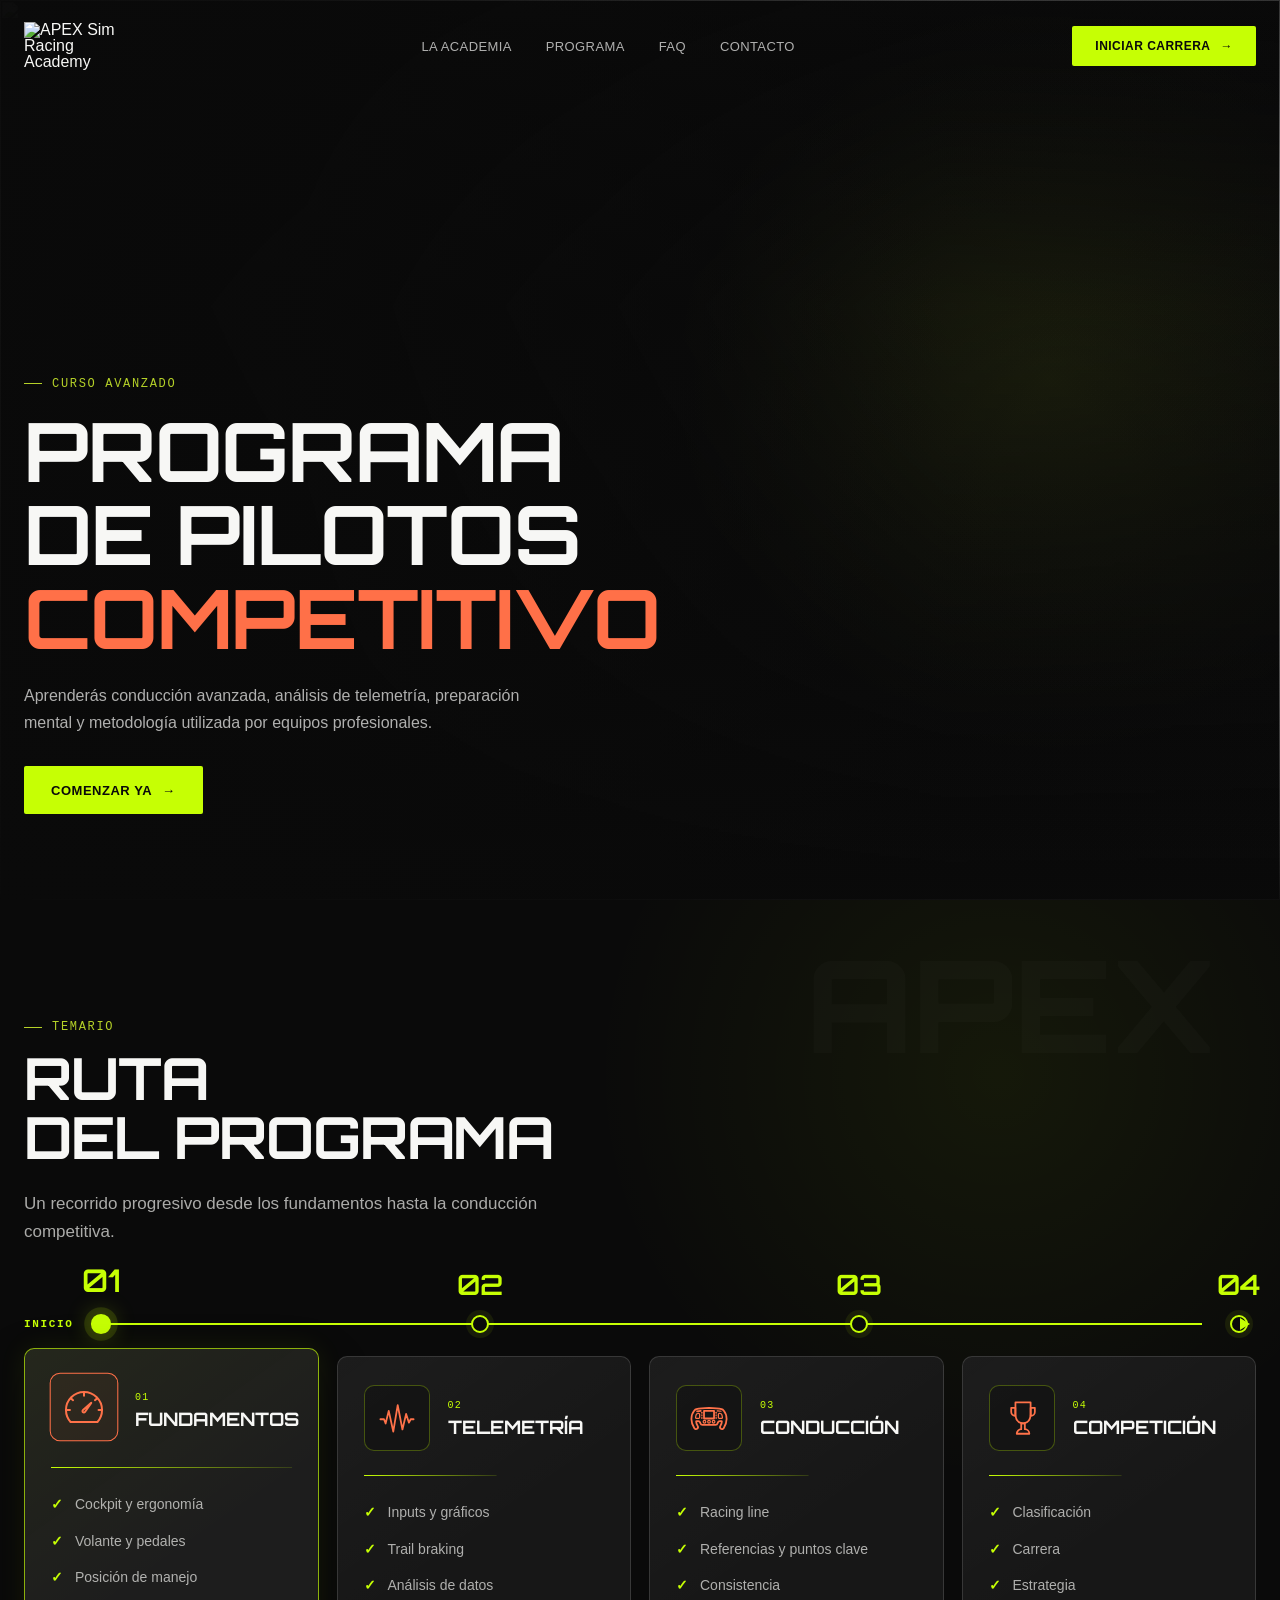
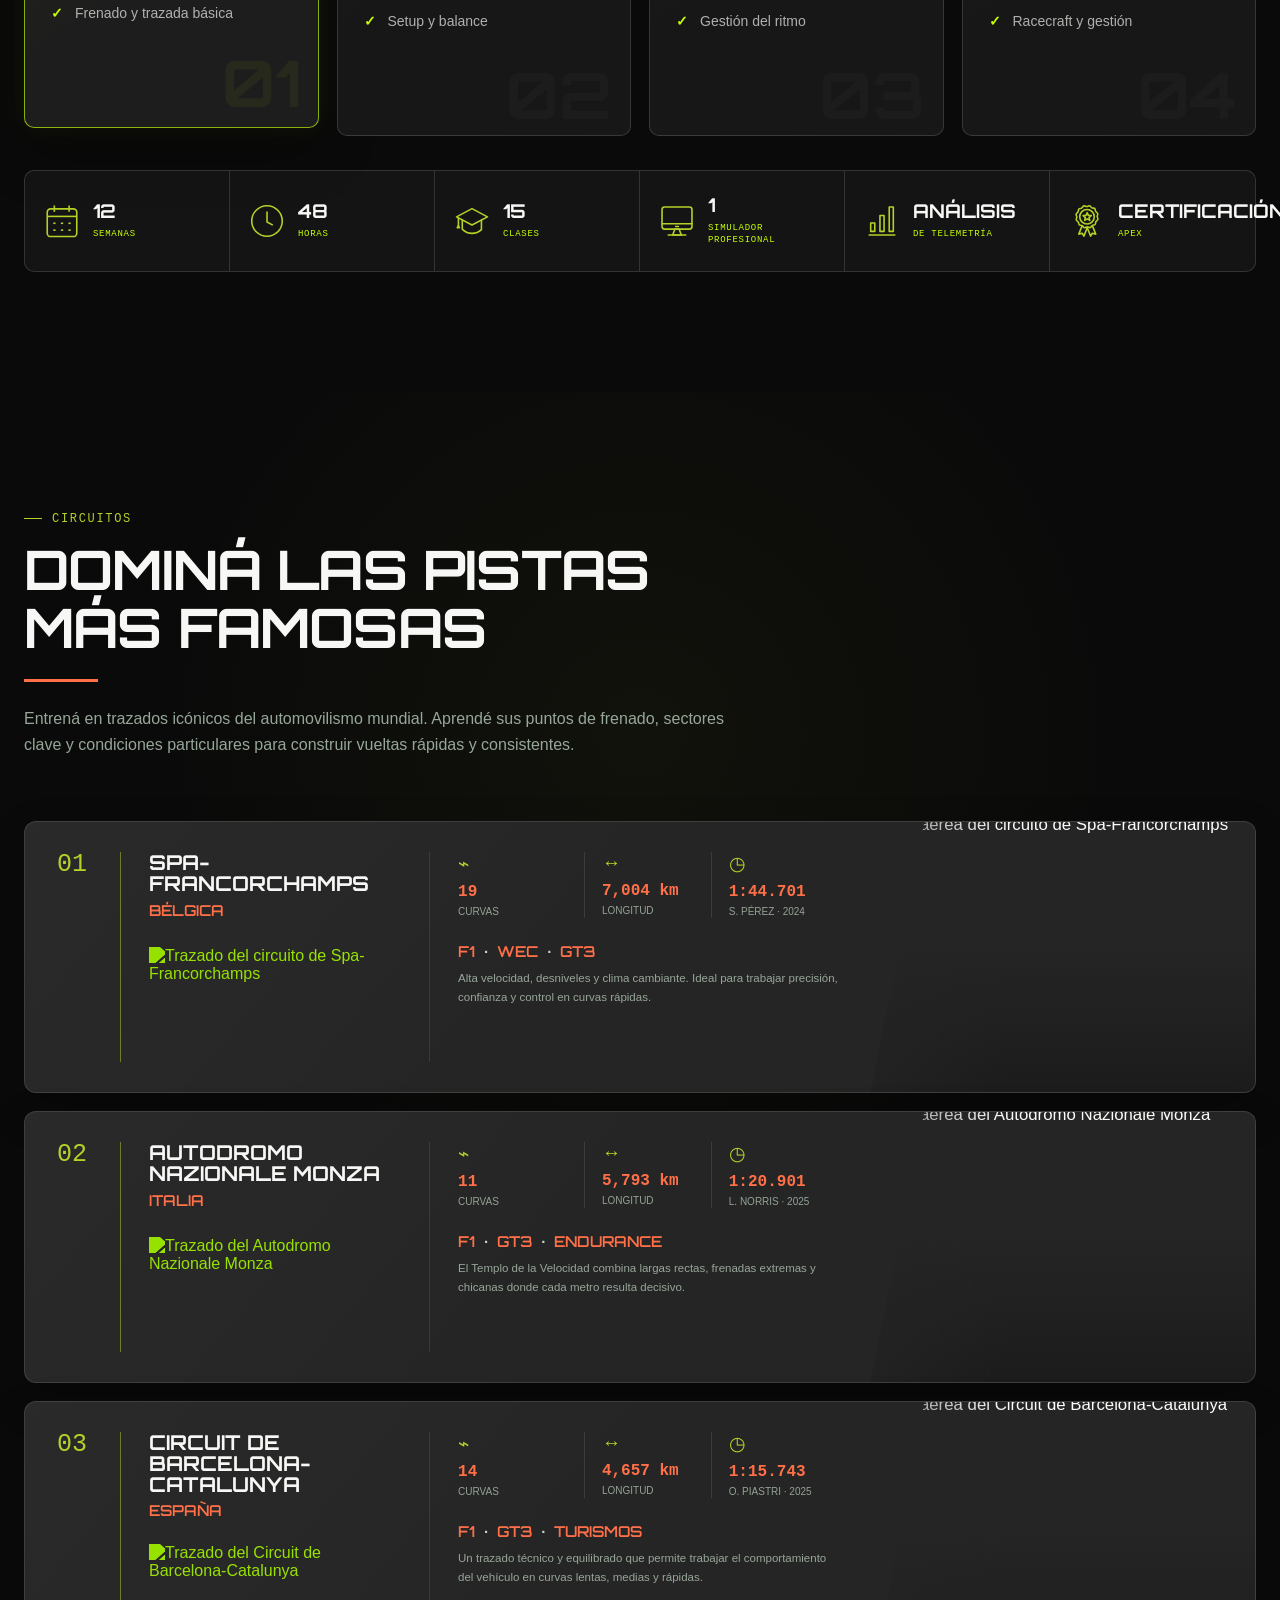
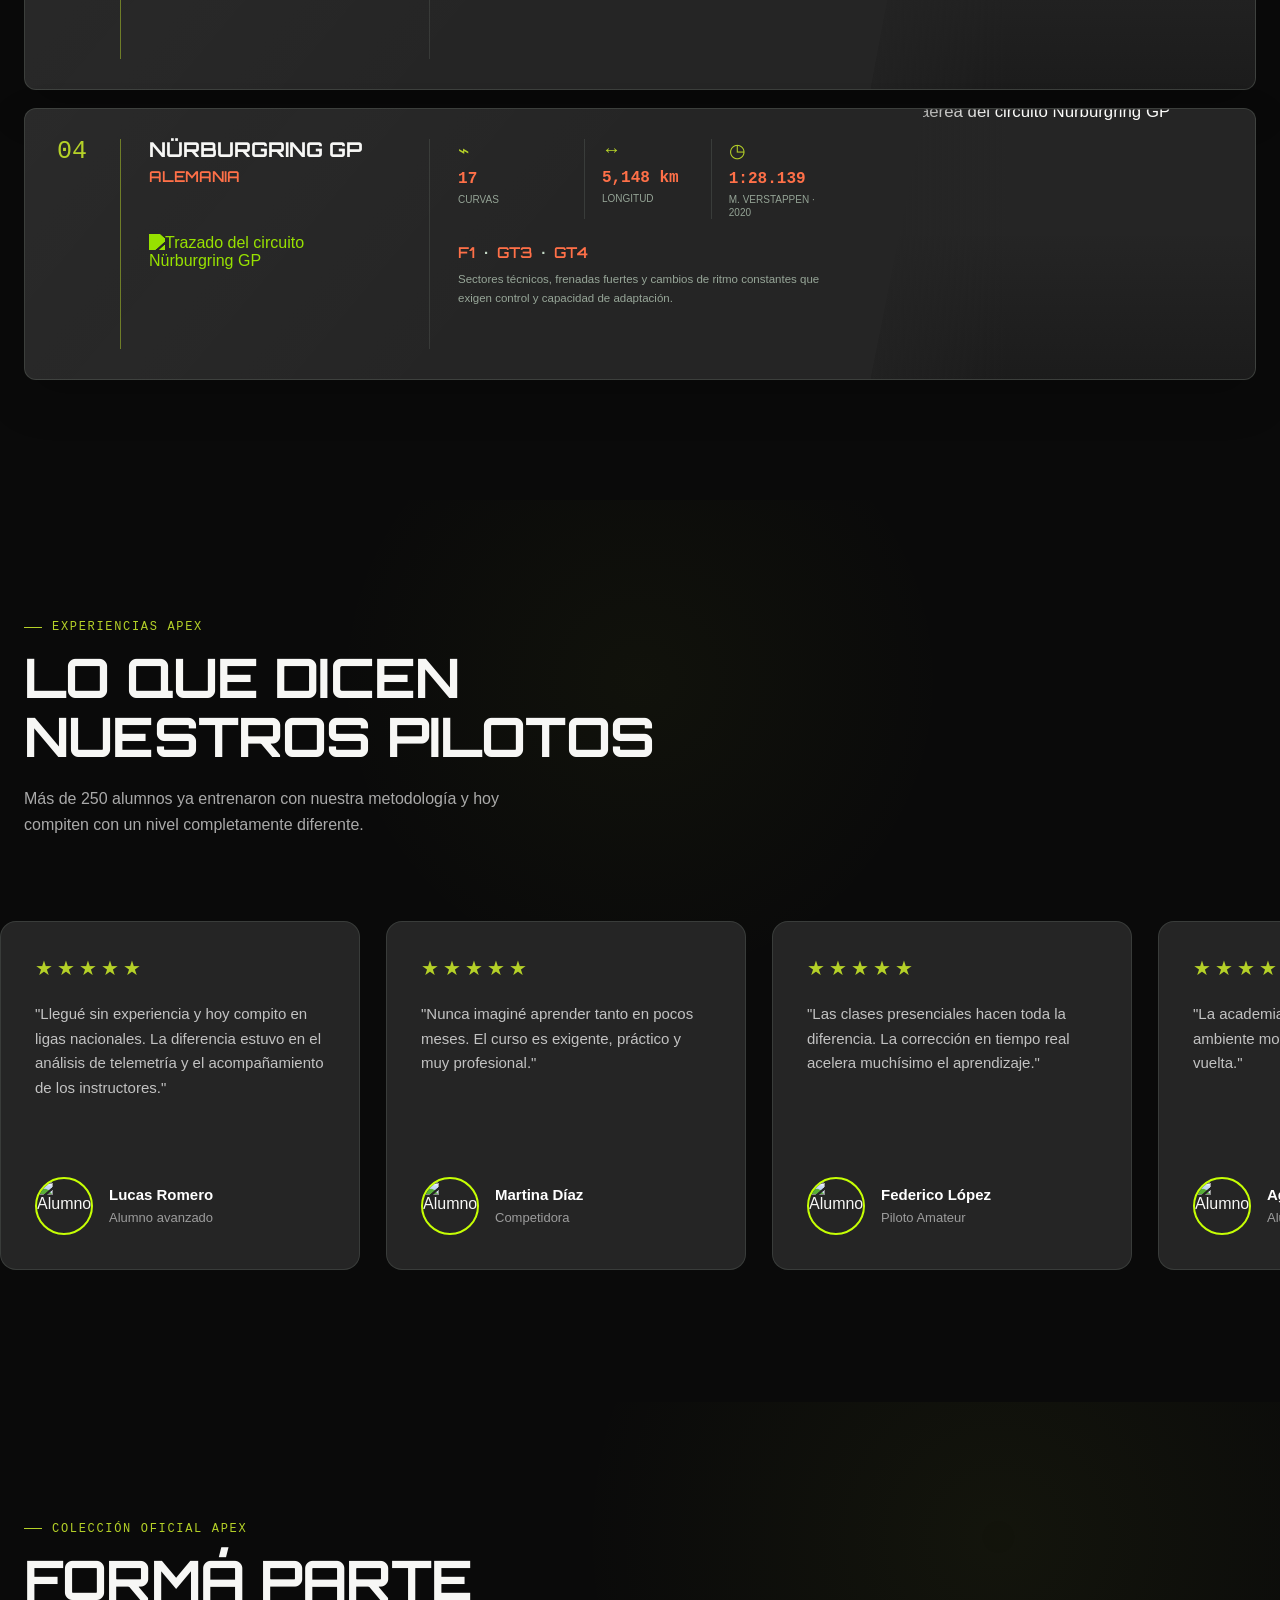
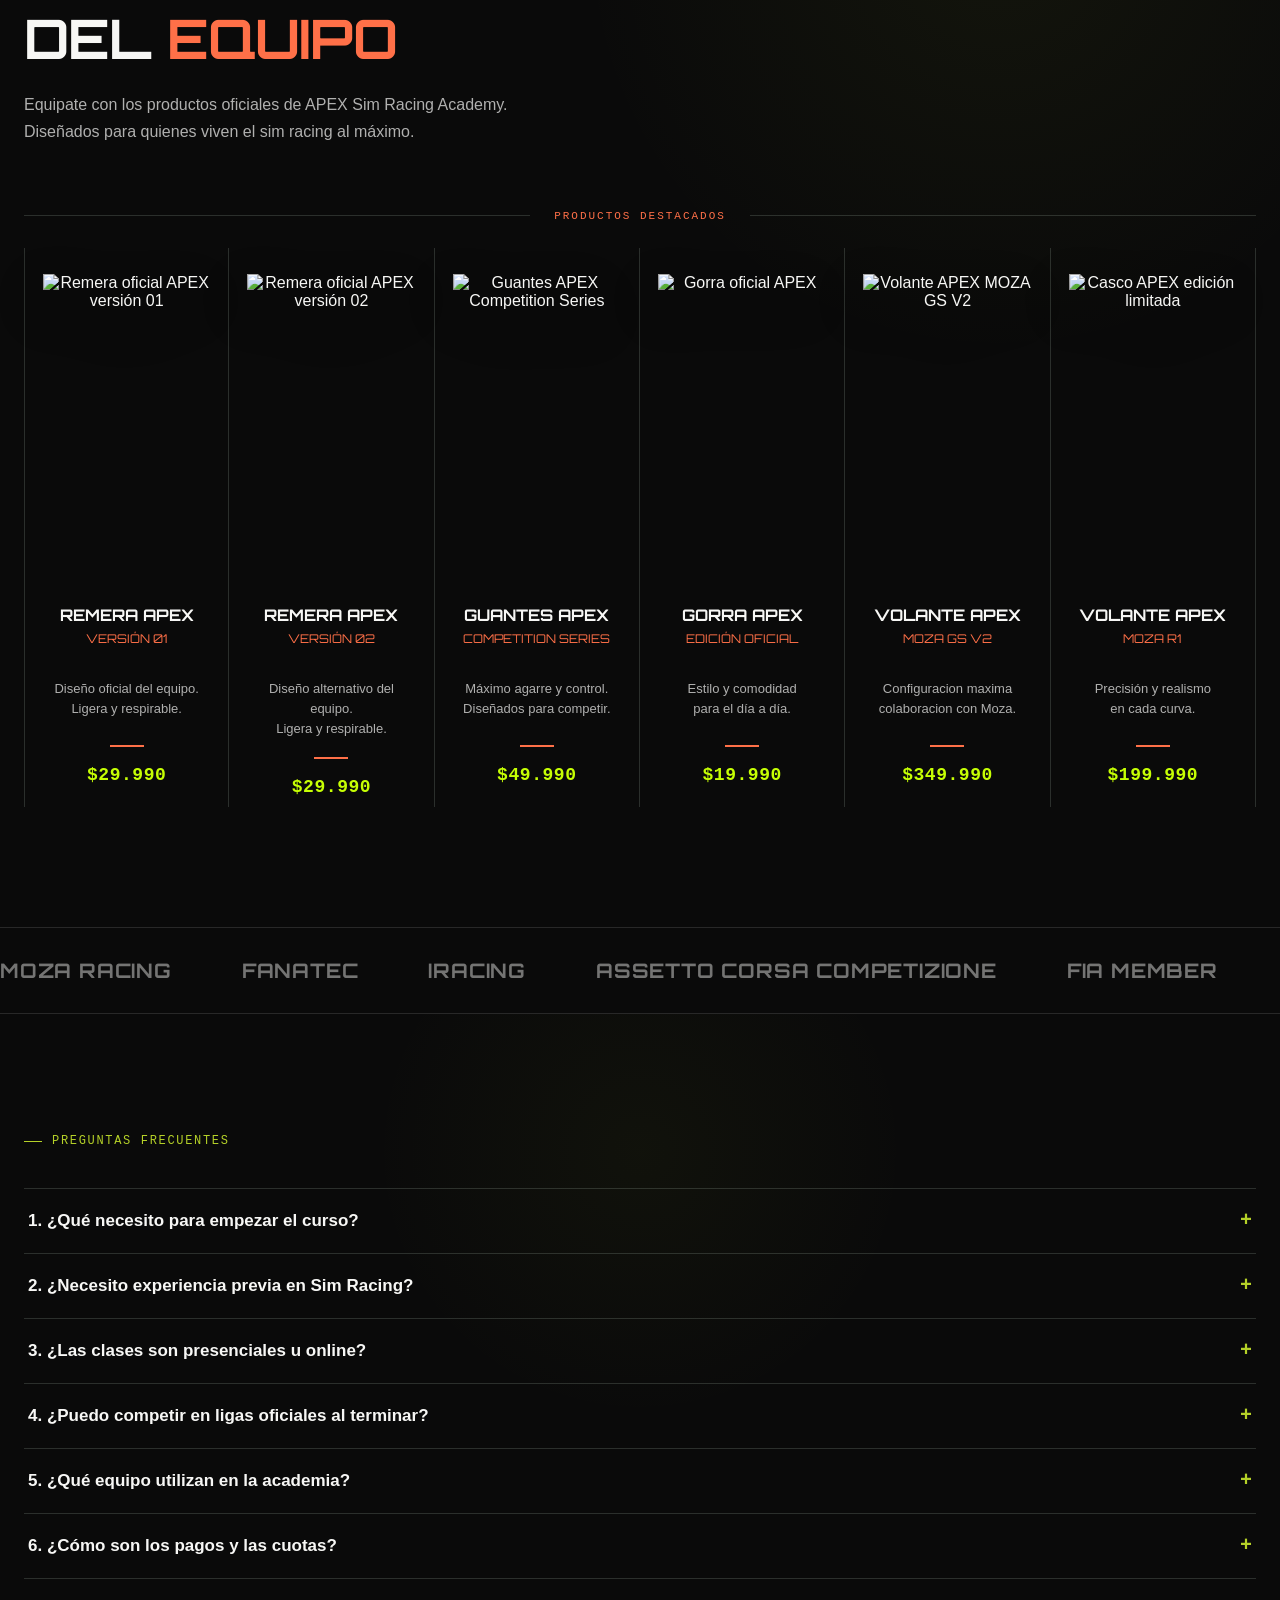
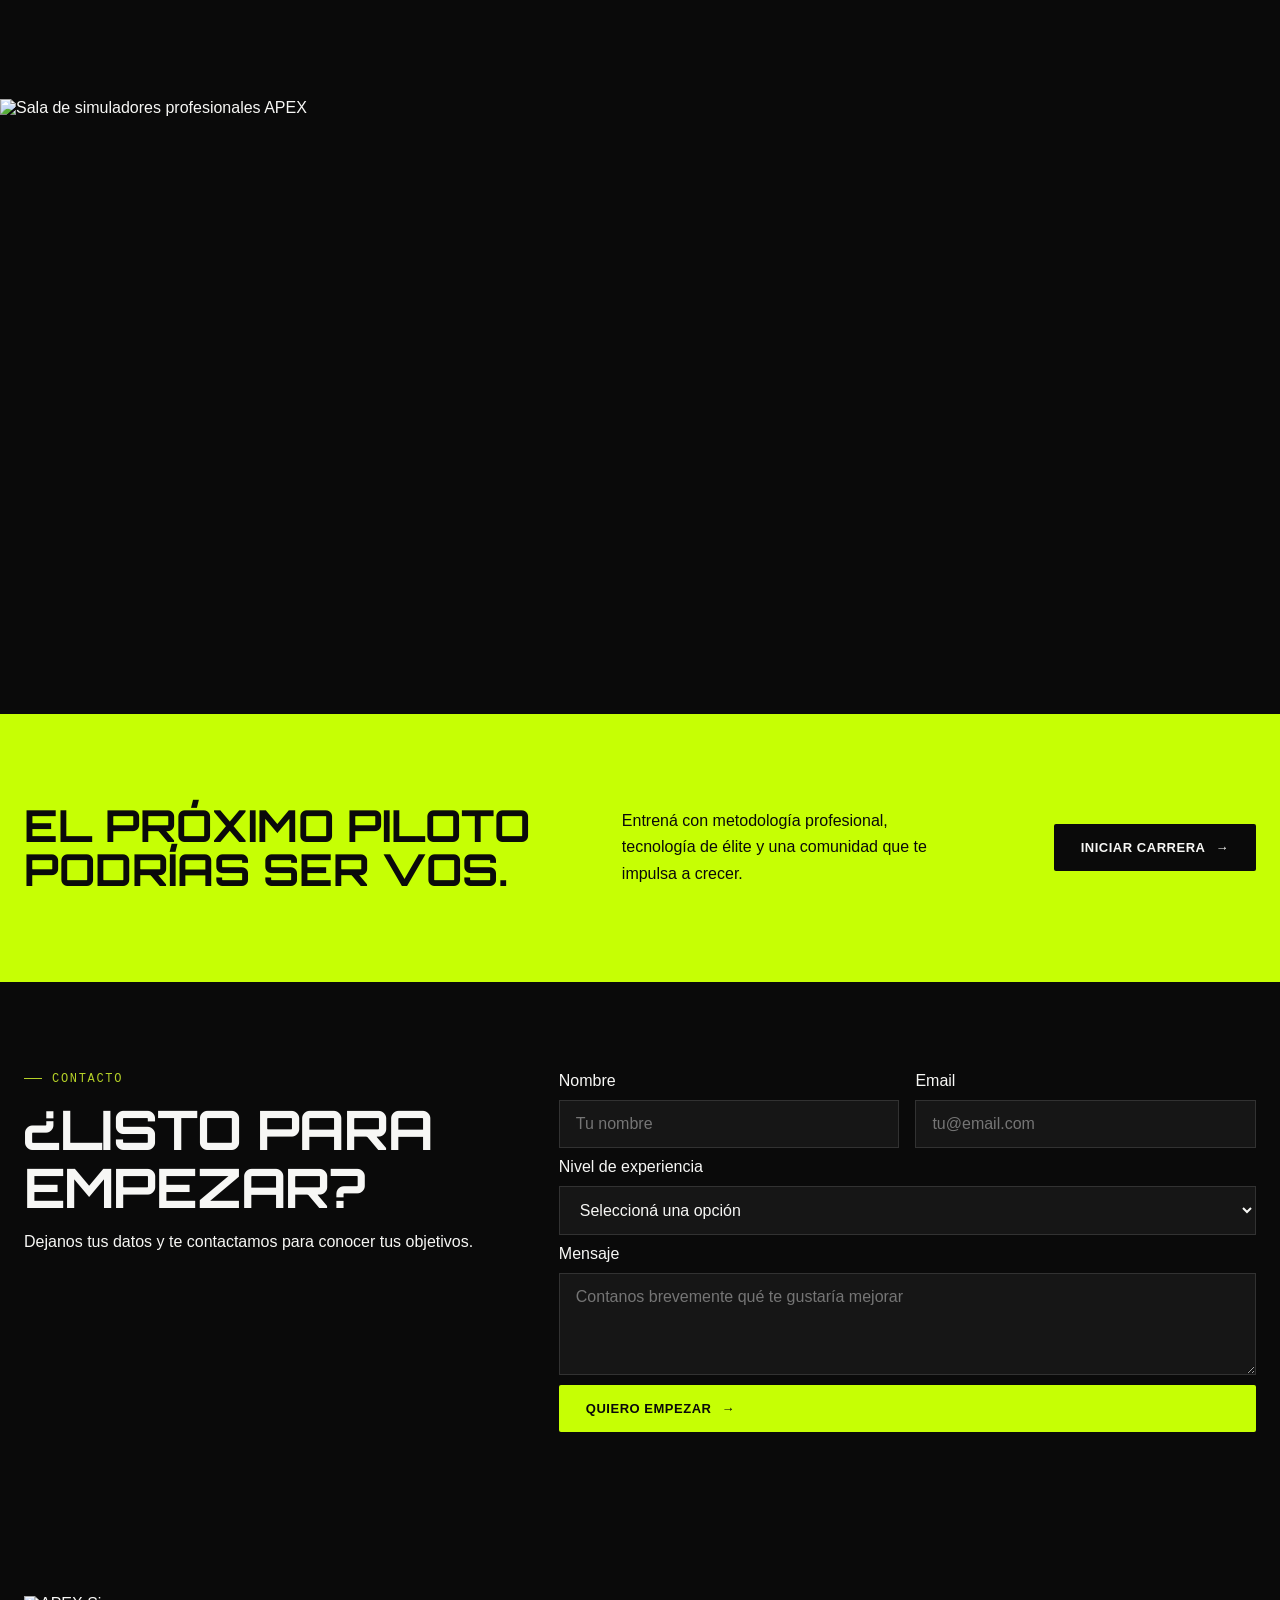
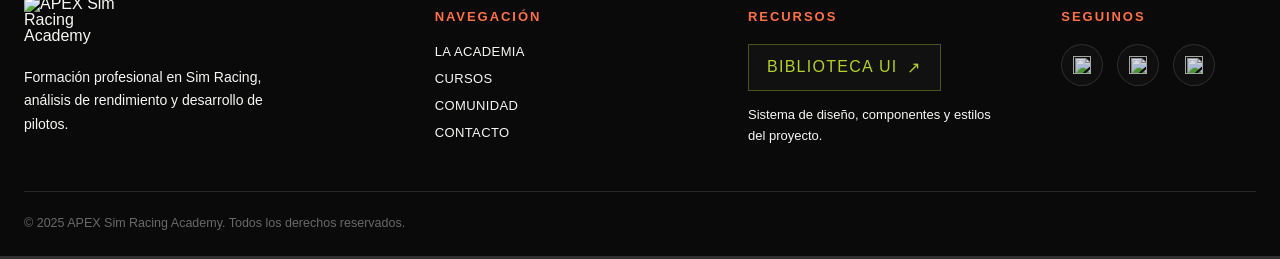
==== detalle.html @ 9eb1fde8 "Add files via upload" ====
<!DOCTYPE html>
<html lang="es">
<head>
  <meta charset="UTF-8" />
  <meta name="viewport" content="width=device-width, initial-scale=1.0" />
  <title>APEX — Sim Racing Academy</title>
  <meta name="description" content="La academia donde el Sim Racing se convierte en una carrera deportiva real. Coaching profesional, telemetría, preparación mental y competición." />
 <link rel="preconnect" href="https://fonts.googleapis.com">
 <link rel="preconnect" href="https://fonts.gstatic.com" crossorigin>
 <link href="https://fonts.googleapis.com/css2?family=Orbitron:wght@400..900&display=swap" rel="stylesheet">
  <link rel="stylesheet" href="css/style.css" />
     <!-- fevicon -->
      <link rel="icon" href="images/fevicom.png" type="image/gif" />
</head>
<body>


<div class="page-loader" id="pageLoader">
  <img
    src="images/logo_apex.png"
    alt="APEX Sim Racing Academy"
    class="page-loader__logo"
  >
  <div class="page-loader__bar"></div>
</div>


  <!-- ===== NAVBAR ===== -->
  <header class="navbar" id="navbar">
    <div class="container navbar__inner">
     <a href="index.html" class="logo">
      <img src="images/logo_apex.png" alt="APEX Sim Racing Academy">
    </a>

      <nav class="nav" id="nav">
        <a href="index.html" class="nav__link">La Academia</a>
        <a href="#programa" class="nav__link">programa</a>
        <a href="#faq" class="nav__link">FAQ</a>
        <a href="#contacto" class="nav__link">Contacto</a>
      </nav>

      <a href="#programas" class="btn btn--lime btn--nav">Iniciar Carrera <span class="arrow">→</span></a>

      <button class="burger" id="burger" aria-label="Abrir menú" aria-expanded="false">
        <span></span><span></span><span></span>
      </button>
    </div>
  </header>




 <!-- =========================================================
     HERO DETALLE
========================================================= -->

<section class="hero-detalle" id="hero-detalle">

  <!-- IMAGEN FULL WIDTH -->
  <div class="hero-detalle__bg" aria-hidden="true">
    <img
      src="images/hero_detalle.png"
      alt=""
      class="hero-detalle__bg-image"
    >
    <div class="hero-detalle__scrim"></div>
  </div>

  <!-- CONTENIDO CON MÁRGENES -->
  <div class="container hero-detalle__content">

    <p class="eyebrow eyebrow--light">
      Curso avanzado
    </p>

    <h1 class="hero-detalle__title">
      Programa<br>
      de pilotos<br>
      <span>competitivo</span>
    </h1>

    <p class="hero-detalle__text">
      Aprenderás conducción avanzada, análisis de telemetría,
      preparación mental y metodología utilizada por equipos profesionales.
    </p>

   

    <div class="hero-detalle__buttons">

      <a href="#contacto" class="btn btn--lime">
        Comenzar ya
        <span class="arrow">→</span>
      </a>

    </div>

  </div>

</section>





 <!-- =========================================================
     PROGRAMA DE PILOTOS — ROADMAP
========================================================= -->

<section class="program-roadmap" id="programa">

  <div class="container">

    <!-- Encabezado -->
    <header class="program-roadmap__header reveal">

      <p class="eyebrow program-roadmap__eyebrow">
        Temario
      </p>

      <h2 class="program-roadmap__title">
        Ruta<br>
        del programa
      </h2>

      <p class="program-roadmap__intro">
        Un recorrido progresivo desde los fundamentos
        hasta la conducción competitiva.
      </p>

    </header>


    <!-- Línea del roadmap -->
    <div class="program-roadmap__progress" aria-hidden="true">

      <span class="program-roadmap__start">
        Inicio
      </span>

      <div class="program-roadmap__line">

        <span class="program-roadmap__node is-active">
          <strong>01</strong>
        </span>

        <span class="program-roadmap__node">
          <strong>02</strong>
        </span>

        <span class="program-roadmap__node">
          <strong>03</strong>
        </span>

        <span class="program-roadmap__node">
          <strong>04</strong>
        </span>

      </div>

    </div>


    <!-- Módulos -->
    <div class="program-roadmap__grid">

      <!-- MÓDULO 01 -->
      <article
        class="roadmap-card is-active reveal"
        tabindex="0"
        data-roadmap-card
        data-roadmap-index="0"
      >

        <div class="roadmap-card__top">

 <div class="roadmap-card__icon">
            <img
              src="icons/programa_telemetria.svg"
              alt=""
            >
          </div>

          <div>
            <span class="roadmap-card__number">01</span>
            <h3>Fundamentos</h3>
          </div>

        </div>

        <div class="roadmap-card__divider"></div>

        <ul class="roadmap-card__list">
          <li>Cockpit y ergonomía</li>
          <li>Volante y pedales</li>
          <li>Posición de manejo</li>
          <li>Frenado y trazada básica</li>
        </ul>

        <span class="roadmap-card__ghost-number" aria-hidden="true">
          01
        </span>

      </article>


      <!-- MÓDULO 02 -->
      <article
        class="roadmap-card reveal"
        tabindex="0"
        data-roadmap-card
        data-roadmap-index="1"
      >

        <div class="roadmap-card__top">

          <div class="roadmap-card__icon">
            <img
              src="icons/programa_fundamentos.svg"
              alt=""
            >
          </div>

          <div>
            <span class="roadmap-card__number">02</span>
            <h3>Telemetría</h3>
          </div>

        </div>

        <div class="roadmap-card__divider"></div>

        <ul class="roadmap-card__list">
          <li>Inputs y gráficos</li>
          <li>Trail braking</li>
          <li>Análisis de datos</li>
          <li>Setup y balance</li>
        </ul>

        <span class="roadmap-card__ghost-number" aria-hidden="true">
          02
        </span>

      </article>


      <!-- MÓDULO 03 -->
      <article
        class="roadmap-card reveal"
        tabindex="0"
        data-roadmap-card
        data-roadmap-index="2"
      >

        <div class="roadmap-card__top">

          <div class="roadmap-card__icon">
            <img
              src="icons/programa_conduccion.svg"
              alt=""
            >
          </div>

          <div>
            <span class="roadmap-card__number">03</span>
            <h3>Conducción</h3>
          </div>

        </div>

        <div class="roadmap-card__divider"></div>

        <ul class="roadmap-card__list">
          <li>Racing line</li>
          <li>Referencias y puntos clave</li>
          <li>Consistencia</li>
          <li>Gestión del ritmo</li>
        </ul>

        <span class="roadmap-card__ghost-number" aria-hidden="true">
          03
        </span>

      </article>


      <!-- MÓDULO 04 -->
      <article
        class="roadmap-card reveal"
        tabindex="0"
        data-roadmap-card
        data-roadmap-index="3"
      >

        <div class="roadmap-card__top">

          <div class="roadmap-card__icon">
            <img
              src="icons/programa_competicion.svg"
              alt=""
            >
          </div>

          <div>
            <span class="roadmap-card__number">04</span>
            <h3>Competición</h3>
          </div>

        </div>

        <div class="roadmap-card__divider"></div>

        <ul class="roadmap-card__list">
          <li>Clasificación</li>
          <li>Carrera</li>
          <li>Estrategia</li>
          <li>Racecraft y gestión</li>
        </ul>

        <span class="roadmap-card__ghost-number" aria-hidden="true">
          04
        </span>

      </article>

    </div>


    <!-- Datos del programa -->
    <div class="program-roadmap__metrics reveal">

      <div class="roadmap-metric">

        <img
          src="icons/programa_calendario.svg"
          alt=""
          class="roadmap-metric__icon"
        >

        <div>
          <strong>12</strong>
          <span>Semanas</span>
        </div>

      </div>


      <div class="roadmap-metric">

        <img
          src="icons/programa_horas.svg"
          alt=""
          class="roadmap-metric__icon"
        >

        <div>
          <strong>48</strong>
          <span>Horas</span>
        </div>

      </div>


      <div class="roadmap-metric">

        <img
          src="icons/programa_clases.svg"
          alt=""
          class="roadmap-metric__icon"
        >

        <div>
          <strong>15</strong>
          <span>Clases</span>
        </div>

      </div>


      <div class="roadmap-metric">

        <img
          src="icons/programa_simulador.svg"
          alt=""
          class="roadmap-metric__icon"
        >

        <div>
          <strong>1</strong>
          <span>Simulador profesional</span>
        </div>

      </div>


      <div class="roadmap-metric">

        <img
          src="icons/programa_datos.svg"
          alt=""
          class="roadmap-metric__icon"
        >

        <div>
          <strong>Análisis</strong>
          <span>De telemetría</span>
        </div>

      </div>


      <div class="roadmap-metric">

        <img
          src="icons/programa_certificado.svg"
          alt=""
          class="roadmap-metric__icon"
        >

        <div>
          <strong>Certificación</strong>
          <span>APEX</span>
        </div>

      </div>

    </div>

  </div>

</section>




<!-- =========================================================
     CIRCUITOS DEL PROGRAMA
========================================================= -->

<section class="circuits" id="circuitos">

  <div class="container">

    <!-- Encabezado -->
    <header class="circuits__header reveal">

      <p class="eyebrow circuits__eyebrow">
        Circuitos
      </p>

      <h2 class="circuits__title">
        Dominá las pistas<br>
        más famosas
      </h2>

      <p class="circuits__intro">
        Entrená en trazados icónicos del automovilismo mundial.
        Aprendé sus puntos de frenado, sectores clave y condiciones
        particulares para construir vueltas rápidas y consistentes.
      </p>

    </header>


    <!-- Listado de circuitos -->
    <div class="circuits__list">

      <!-- =====================================================
           01 — SPA-FRANCORCHAMPS
      ====================================================== -->

      <article
        class="circuit-card reveal"
        tabindex="0"
        data-circuit-card
        aria-expanded="false"
      >

        <div class="circuit-card__info">

          <span class="circuit-card__number">01</span>

          <div class="circuit-card__identity">

            <div class="circuit-card__heading">
              <h3>Spa-Francorchamps</h3>
              <p>Bélgica</p>
            </div>

            <img
              class="circuit-card__map"
              src="images/trazado_spa.svg"
              alt="Trazado del circuito de Spa-Francorchamps"
            >

          </div>


          <div class="circuit-card__details">

            <div class="circuit-card__stats">

              <div class="circuit-stat">
                <span class="circuit-stat__icon" aria-hidden="true">⌁</span>
                <strong>19</strong>
                <small>Curvas</small>
              </div>

              <div class="circuit-stat">
                <span class="circuit-stat__icon" aria-hidden="true">↔</span>
                <strong>7,004 km</strong>
                <small>Longitud</small>
              </div>

              <div class="circuit-stat">
                <span class="circuit-stat__icon" aria-hidden="true">◷</span>
                <strong>1:44.701</strong>
                <small>S. Pérez · 2024</small>
              </div>

            </div>

            <div class="circuit-card__categories">
              F1 <span>·</span> WEC <span>·</span> GT3
            </div>

            <p class="circuit-card__description">
              Alta velocidad, desniveles y clima cambiante. Ideal para
              trabajar precisión, confianza y control en curvas rápidas.
            </p>

            <p class="circuit-card__training">
              <strong>Entrenamiento:</strong>
              Eau Rouge, Raidillon, apoyo aerodinámico y adaptación climática.
            </p>

          </div>

        </div>


        <div class="circuit-card__media">

          <img
            src="images/pista_spa.jpg"
            alt="Vista aérea del circuito de Spa-Francorchamps"
          >

          <div class="circuit-card__overlay">
            <span>Ver circuito</span>
            <span aria-hidden="true">↗</span>
          </div>

        </div>

      </article>


      <!-- =====================================================
           02 — MONZA
      ====================================================== -->

      <article
        class="circuit-card reveal"
        tabindex="0"
        data-circuit-card
        aria-expanded="false"
      >

        <div class="circuit-card__info">

          <span class="circuit-card__number">02</span>

          <div class="circuit-card__identity">

            <div class="circuit-card__heading">
              <h3>Autodromo Nazionale Monza</h3>
              <p>Italia</p>
            </div>

            <img
              class="circuit-card__map"
              src="images/trazado_monza.svg"
              alt="Trazado del Autodromo Nazionale Monza"
            >

          </div>


          <div class="circuit-card__details">

            <div class="circuit-card__stats">

              <div class="circuit-stat">
                <span class="circuit-stat__icon" aria-hidden="true">⌁</span>
                <strong>11</strong>
                <small>Curvas</small>
              </div>

              <div class="circuit-stat">
                <span class="circuit-stat__icon" aria-hidden="true">↔</span>
                <strong>5,793 km</strong>
                <small>Longitud</small>
              </div>

              <div class="circuit-stat">
                <span class="circuit-stat__icon" aria-hidden="true">◷</span>
                <strong>1:20.901</strong>
                <small>L. Norris · 2025</small>
              </div>

            </div>

            <div class="circuit-card__categories">
              F1 <span>·</span> GT3 <span>·</span> Endurance
            </div>

            <p class="circuit-card__description">
              El Templo de la Velocidad combina largas rectas, frenadas
              extremas y chicanas donde cada metro resulta decisivo.
            </p>

            <p class="circuit-card__training">
              <strong>Entrenamiento:</strong>
              Frenadas al límite, uso de pianos y tracción en salida.
            </p>

          </div>

        </div>


        <div class="circuit-card__media">

          <img
            src="images/pista_monza.jpg"
            alt="Vista aérea del Autodromo Nazionale Monza"
          >

          <div class="circuit-card__overlay">
            <span>Ver circuito</span>
            <span aria-hidden="true">↗</span>
          </div>

        </div>

      </article>


      <!-- =====================================================
           03 — BARCELONA-CATALUNYA
      ====================================================== -->

      <article
        class="circuit-card reveal"
        tabindex="0"
        data-circuit-card
        aria-expanded="false"
      >

        <div class="circuit-card__info">

          <span class="circuit-card__number">03</span>

          <div class="circuit-card__identity">

            <div class="circuit-card__heading">
              <h3>Circuit de Barcelona-Catalunya</h3>
              <p>España</p>
            </div>

            <img
              class="circuit-card__map"
              src="images/trazado_barcelona.svg"
              alt="Trazado del Circuit de Barcelona-Catalunya"
            >

          </div>


          <div class="circuit-card__details">

            <div class="circuit-card__stats">

              <div class="circuit-stat">
                <span class="circuit-stat__icon" aria-hidden="true">⌁</span>
                <strong>14</strong>
                <small>Curvas</small>
              </div>

              <div class="circuit-stat">
                <span class="circuit-stat__icon" aria-hidden="true">↔</span>
                <strong>4,657 km</strong>
                <small>Longitud</small>
              </div>

              <div class="circuit-stat">
                <span class="circuit-stat__icon" aria-hidden="true">◷</span>
                <strong>1:15.743</strong>
                <small>O. Piastri · 2025</small>
              </div>

            </div>

            <div class="circuit-card__categories">
              F1 <span>·</span> GT3 <span>·</span> Turismos
            </div>

            <p class="circuit-card__description">
              Un trazado técnico y equilibrado que permite trabajar el
              comportamiento del vehículo en curvas lentas, medias y rápidas.
            </p>

            <p class="circuit-card__training">
              <strong>Entrenamiento:</strong>
              Balance, degradación de neumáticos, setup y consistencia.
            </p>

          </div>

        </div>


        <div class="circuit-card__media">

          <img
            src="images/pista_barcelona.jpg"
            alt="Vista aérea del Circuit de Barcelona-Catalunya"
          >

          <div class="circuit-card__overlay">
            <span>Ver circuito</span>
            <span aria-hidden="true">↗</span>
          </div>

        </div>

      </article>


      <!-- =====================================================
           04 — NÜRBURGRING GP
      ====================================================== -->

      <article
        class="circuit-card reveal"
        tabindex="0"
        data-circuit-card
        aria-expanded="false"
      >

        <div class="circuit-card__info">

          <span class="circuit-card__number">04</span>

          <div class="circuit-card__identity">

            <div class="circuit-card__heading">
              <h3>Nürburgring GP</h3>
              <p>Alemania</p>
            </div>

            <img
              class="circuit-card__map"
              src="images/trazado_nurburgring.svg"
              alt="Trazado del circuito Nürburgring GP"
            >

          </div>


          <div class="circuit-card__details">

            <div class="circuit-card__stats">

              <div class="circuit-stat">
                <span class="circuit-stat__icon" aria-hidden="true">⌁</span>
                <strong>17</strong>
                <small>Curvas</small>
              </div>

              <div class="circuit-stat">
                <span class="circuit-stat__icon" aria-hidden="true">↔</span>
                <strong>5,148 km</strong>
                <small>Longitud</small>
              </div>

              <div class="circuit-stat">
                <span class="circuit-stat__icon" aria-hidden="true">◷</span>
                <strong>1:28.139</strong>
                <small>M. Verstappen · 2020</small>
              </div>

            </div>

            <div class="circuit-card__categories">
              F1 <span>·</span> GT3 <span>·</span> GT4
            </div>

            <p class="circuit-card__description">
              Sectores técnicos, frenadas fuertes y cambios de ritmo
              constantes que exigen control y capacidad de adaptación.
            </p>

            <p class="circuit-card__training">
              <strong>Entrenamiento:</strong>
              Trail braking, rotación, cambios de dirección y tracción.
            </p>

          </div>

        </div>


        <div class="circuit-card__media">

          <img
            src="images/pista_nurburgring.jpg"
            alt="Vista aérea del circuito Nürburgring GP"
          >

          <div class="circuit-card__overlay">
            <span>Ver circuito</span>
            <span aria-hidden="true">↗</span>
          </div>

        </div>

      </article>

    </div>

  </div>

</section>



<!-- =====================================================
     TESTIMONIOS
===================================================== -->

<section class="testimonials" id="testimonios">
    <div class="container">
        <p class="eyebrow">
            EXPERIENCIAS APEX
        </p>
        <h2 class="section-title">
            LO QUE DICEN<br> NUESTROS PILOTOS
        </h2>
        <p class="testimonials__intro">
            Más de 250 alumnos ya entrenaron con nuestra metodología y hoy
            compiten con un nivel completamente diferente.
        </p>
    </div>

    <div class="testimonials__slider">
        <div class="testimonials__track">

            <!-- CARD -->

            <article class="testimonial-card">
                <div class="testimonial-stars">
                    ★★★★★
                </div>
                <p class="testimonial-text">
                    "Llegué sin experiencia y hoy compito en ligas nacionales.
                    La diferencia estuvo en el análisis de telemetría y el
                    acompañamiento de los instructores."
                </p>
                <div class="testimonial-user">
                    <img src="images/testimonio_01.jpg" alt="Alumno">
                    <div>
                        <strong>Lucas Romero</strong>
                        <span>Alumno avanzado</span>
                    </div>
                </div>
            </article>

            <!-- CARD -->

            <article class="testimonial-card">
                <div class="testimonial-stars">
                    ★★★★★
                </div>
                <p class="testimonial-text">
                    "Nunca imaginé aprender tanto en pocos meses. El curso es
                    exigente, práctico y muy profesional."
                </p>
                <div class="testimonial-user">
                    <img src="images/testimonio_02.jpg" alt="Alumno">
                    <div>
                        <strong>Martina Díaz</strong>
                        <span>Competidora</span>
                    </div>
                </div>
            </article>

            <!-- CARD -->

            <article class="testimonial-card">
                <div class="testimonial-stars">
                    ★★★★★
                </div>
                <p class="testimonial-text">
                    "Las clases presenciales hacen toda la diferencia. La
                    corrección en tiempo real acelera muchísimo el aprendizaje."
                </p>
                <div class="testimonial-user">
                    <img src="images/testimonio_03.jpg" alt="Alumno">
                    <div>
                        <strong>Federico López</strong>
                        <span>Piloto Amateur</span>
                    </div>
                </div>
            </article>

            <!-- CARD -->

            <article class="testimonial-card">
                <div class="testimonial-stars">
                    ★★★★★
                </div>
                <p class="testimonial-text">
                    "La academia tiene un nivel increíble. El ambiente motiva a
                    mejorar vuelta tras vuelta."
                </p>
                <div class="testimonial-user">
                    <img src="images/testimonio_04.jpg" alt="Alumno">
                    <div>
                        <strong>Agustina Ruiz</strong>
                        <span>Alumna Presencial</span>
                    </div>
                </div>
            </article>


            <!-- CARD -->

            <article class="testimonial-card">
                <div class="testimonial-stars">
                    ★★★★★
                </div>
                <p class="testimonial-text">
                    "La academia tiene un nivel increíble. El ambiente motiva a
                    mejorar vuelta tras vuelta."
                </p>
                <div class="testimonial-user">
                    <img src="images/testimonio_05.jpg" alt="Alumno">
                    <div>
                        <strong>Juan Fernandez</strong>
                        <span>Alumno Virtual</span>
                    </div>
                </div>
            </article>

            <!-- DUPLICADO PARA LOOP -->

            
          </article>
        </div>
    </div>
</section>


<!-- =========================================================
     COLECCIÓN OFICIAL APEX
========================================================= -->
<section class="apex-store" id="productos">

  <div class="container">

    <header class="apex-store__header reveal">
      <p class="eyebrow eyebrow--light">Colección oficial APEX</p>

      <h2 class="section-title text-white">
        Formá parte<br>
        del <span class="apex-store__accent">equipo</span>
      </h2>

      <p class="apex-store__intro">
        Equipate con los productos oficiales de APEX Sim Racing Academy.<br>
        Diseñados para quienes viven el sim racing al máximo.
      </p>
    </header>

    <div class="apex-store__label">
      <span>Productos destacados</span>
    </div>

    <div class="apex-store__grid">

      <!-- PRODUCTO 01 -->
      <article class="apex-product reveal">
        <div class="apex-product__media">
          <img
            src="images/producto_remera_01.png"
            alt="Remera oficial APEX versión 01"
          >
        </div>

        <div class="apex-product__info">
          <h3>Remera APEX</h3>
          <span class="apex-product__variant">Versión 01</span>

          <p>
            Diseño oficial del equipo.<br>
            Ligera y respirable.
          </p>

          <span class="apex-product__line"></span>
          <strong class="apex-product__price">$29.990</strong>
        </div>
      </article>

      <!-- PRODUCTO 02 -->
      <article class="apex-product reveal">
        <div class="apex-product__media">
          <img
            src="images/producto_remera_02.png"
            alt="Remera oficial APEX versión 02"
          >
        </div>

        <div class="apex-product__info">
          <h3>Remera APEX</h3>
          <span class="apex-product__variant">Versión 02</span>

          <p>
            Diseño alternativo del equipo.<br>
            Ligera y respirable.
          </p>

          <span class="apex-product__line"></span>
          <strong class="apex-product__price">$29.990</strong>
        </div>
      </article>

      <!-- PRODUCTO 03 -->
      <article class="apex-product reveal">
        <div class="apex-product__media">
          <img
            src="images/producto_guantes.png"
            alt="Guantes APEX Competition Series"
          >
        </div>

        <div class="apex-product__info">
          <h3>Guantes APEX</h3>
          <span class="apex-product__variant">Competition Series</span>

          <p>
            Máximo agarre y control.<br>
            Diseñados para competir.
          </p>

          <span class="apex-product__line"></span>
          <strong class="apex-product__price">$49.990</strong>
        </div>
      </article>

      <!-- PRODUCTO 04 -->
      <article class="apex-product reveal">
        <div class="apex-product__media">
          <img
            src="images/producto_gorra.png"
            alt="Gorra oficial APEX"
          >
        </div>

        <div class="apex-product__info">
          <h3>Gorra APEX</h3>
          <span class="apex-product__variant">Edición oficial</span>

          <p>
            Estilo y comodidad<br>
            para el día a día.
          </p>

          <span class="apex-product__line"></span>
          <strong class="apex-product__price">$19.990</strong>
        </div>
      </article>

      <!-- PRODUCTO 05 -->
      <article class="apex-product reveal">
        <div class="apex-product__media">
          <img
            src="images/producto_volante.png"
            alt="Volante APEX MOZA GS V2"
          >
        </div>

        <div class="apex-product__info">
          <h3>Volante APEX</h3>
          <span class="apex-product__variant">MOZA GS V2</span>

          <p>
            Configuracion maxima<br>
            colaboracion con Moza.
          </p>
          

          <span class="apex-product__line"></span>
          <strong class="apex-product__price">$349.990</strong>
        </div>
      </article>

      <!-- PRODUCTO 06 -->
      <article class="apex-product reveal">
        <div class="apex-product__media">
          <img
            src="images/producto_casco.png"
            alt="Casco APEX edición limitada"
          >
        </div>

        <div class="apex-product__info">
          <h3>Volante APEX</h3>
          <span class="apex-product__variant">Moza R1</span>

          <p>
            Precisión y realismo<br>
            en cada curva.
          </p>

          <span class="apex-product__line"></span>
          <strong class="apex-product__price">$199.990</strong>
        </div>
      </article>

    </div>
  </div>
</section>



    <!-- Brand strip -->
    <div class="brandstrip">
      <div class="brandstrip__track">
        <span>MOZA RACING</span>
        <span>FANATEC</span>
        <span>iRACING</span>
        <span>ASSETTO CORSA COMPETIZIONE</span>
        <span>FIA MEMBER</span>
        <span>MOZA RACING</span>
        <span>FANATEC</span>
        <span>iRACING</span>
        <span>ASSETTO CORSA COMPETIZIONE</span>
        <span>FIA MEMBER</span>
      </div>
    </div>
  </section>



  <!-- ===== FAQ ===== -->
  <section class="faq" id="faq">
    <div class="container">
      <p class="eyebrow reveal">Preguntas frecuentes</p>

      <div class="faq__list">
        <div class="faq-item reveal">
          <button class="faq-item__q">
            <span>1. ¿Qué necesito para empezar el curso?</span>
            <span class="faq-item__icon">+</span>
          </button>
          <div class="faq-item__a">
            <p>Solo necesitás ganas de aprender. Nosotros ponemos el simulador, el equipo y el plan de entrenamiento adaptado a tu nivel.</p>
          </div>
        </div>

        <div class="faq-item reveal">
          <button class="faq-item__q">
            <span>2. ¿Necesito experiencia previa en Sim Racing?</span>
            <span class="faq-item__icon">+</span>
          </button>
          <div class="faq-item__a">
            <p>No. Tenemos programas para principiantes que arrancan desde cero y programas avanzados para pilotos con experiencia.</p>
          </div>
        </div>

        <div class="faq-item reveal">
          <button class="faq-item__q">
            <span>3. ¿Las clases son presenciales u online?</span>
            <span class="faq-item__icon">+</span>
          </button>
          <div class="faq-item__a">
            <p>Ofrecemos ambas modalidades: entrenamiento presencial en nuestro centro y coaching online con telemetría compartida.</p>
          </div>
        </div>

        <div class="faq-item reveal">
          <button class="faq-item__q">
            <span>4. ¿Puedo competir en ligas oficiales al terminar?</span>
            <span class="faq-item__icon">+</span>
          </button>
          <div class="faq-item__a">
            <p>Sí, los planes Competitivo y Pro Driver incluyen preparación específica para competir en ligas y campeonatos oficiales.</p>
          </div>
        </div>

        <div class="faq-item reveal">
          <button class="faq-item__q">
            <span>5. ¿Qué equipo utilizan en la academia?</span>
            <span class="faq-item__icon">+</span>
          </button>
          <div class="faq-item__a">
            <p>Trabajamos con marcas líderes del sector como Moza Racing, Fanatec y simuladores certificados para competición oficial.</p>
          </div>
        </div>

        <div class="faq-item reveal">
          <button class="faq-item__q">
            <span>6. ¿Cómo son los pagos y las cuotas?</span>
            <span class="faq-item__icon">+</span>
          </button>
          <div class="faq-item__a">
            <p>Podés abonar cada plan en un pago único o en cuotas. Escribinos y te contamos las opciones disponibles.</p>
          </div>
        </div>
      </div>
    </div>
  </section>




    <!-- ===== IMAGEN PANORÁMICA ===== -->
  <section class="process-banner" aria-label="Vista panorámica de la academia APEX">
    <img
      src="images/imagen_proceso.jpg"
      alt="Sala de simuladores profesionales APEX"
    />
  </section>




  <!-- ===== CTA FINAL ===== -->
  <section class="cta-final">
    <div class="container cta-final__inner reveal">
      <h2 class="cta-final__title">El próximo piloto<br />podrías ser vos.</h2>
      <p class="cta-final__text">Entrená con metodología profesional, tecnología de élite y una comunidad que te impulsa a crecer.</p>
      <a href="#programas" class="btn btn--dark">Iniciar carrera <span class="arrow">→</span></a>
    </div>
  </section>





  <!-- ===== FORMULARIO DE CONTACTO ===== -->
<section class="contact-form" id="contacto">
  <div class="container contact-form__grid">

    <div class="contact-form__intro reveal">
      <p class="eyebrow eyebrow--light">Contacto</p>

      <h2 class="section-title text-white">
        ¿Listo para<br />empezar?
      </h2>

      <p class="contact-form__text">
        Dejanos tus datos y te contactamos para conocer tus objetivos.
      </p>
    </div>

    <form class="contact-form__form reveal" action="#" method="post">

      <div class="contact-form__row">

        <div class="form-field">
          <label for="nombre">Nombre</label>
          <input
            type="text"
            id="nombre"
            name="nombre"
            placeholder="Tu nombre"
            required
          />
        </div>

        <div class="form-field">
          <label for="email">Email</label>
          <input
            type="email"
            id="email"
            name="email"
            placeholder="tu@email.com"
            required
          />
        </div>

      </div>

      <div class="form-field">
        <label for="nivel">Nivel de experiencia</label>

        <select id="nivel" name="nivel" required>
          <option value="" selected disabled>Seleccioná una opción</option>
          <option value="principiante">Principiante</option>
          <option value="intermedio">Intermedio</option>
          <option value="avanzado">Avanzado</option>
        </select>
      </div>

      <div class="form-field">
        <label for="mensaje">Mensaje</label>

        <textarea
          id="mensaje"
          name="mensaje"
          rows="4"
          placeholder="Contanos brevemente qué te gustaría mejorar"
        ></textarea>
      </div>

      <button type="submit" class="btn btn--lime">
        Quiero empezar
        <span class="arrow">→</span>
      </button>

    </form>

  </div>
</section>




<!-- ===== FOOTER ===== -->
<footer class="footer">
  <div class="container footer__grid">

    <!-- Marca -->
    <div class="footer__brand">
      <a href="#" class="logo">
        <a href="index.html" class="logo">
         <img src="images/logo_apex.png" alt="APEX Sim Racing Academy">
        </a>
      </a>

      <p class="footer__description">
        Formación profesional en Sim Racing,
        análisis de rendimiento y desarrollo de pilotos.
      </p>
    </div>

    <!-- Navegación -->
    <div class="footer__column">
      <h4>Navegación</h4>

      <nav class="footer__links">
        <a href="#academia">La Academia</a>
        <a href="#programas">Cursos</a>
        <a href="#comunidad">Comunidad</a>
        <a href="#faq">Contacto</a>
      </nav>
    </div>

    <!-- Recursos -->
    <div class="footer__column">
      <h4>Recursos</h4>

      <a class="footer__ui-btn" href="biblioteca_ui.html">
        Biblioteca UI
        <span>↗</span>
      </a>

      <small class="footer__note">
        Sistema de diseño, componentes y estilos del proyecto.
      </small>
    </div>

    <!-- Redes -->
    <div class="footer__column">
      <h4>Seguinos</h4>

      <div class="footer__social">

        <a href="#" aria-label="Instagram">
          <img src="images/icon-instagram.png" alt="">
        </a>

        <a href="#" aria-label="YouTube">
          <img src="images/icon-youtube.png" alt="">
        </a>

        <a href="#" aria-label="Discord">
          <img src="images/icon-discord.png" alt="">
        </a>

      </div>
    </div>

  </div>

  <div class="container footer__bottom">
    <p>© 2025 APEX Sim Racing Academy. Todos los derechos reservados.</p>
  </div>
</footer>





  <script src="js/script.js"></script>
</body>
</html>
---- css/style.css ----
/* =========================================================
   APEX SIM RACING ACADEMY — STYLE SHEET
   Tokens: bg #0a0a0a / #f5f4f0, accent lime #c6ff04
   Type: Barlow Condensed (display) + Inter (body) + Space Mono (data)
   ========================================================= */

:root{
  --black: #0a0a0a;
  --black-soft: #131313;
  --panel: #1a1a1a;
  --line: rgba(255,255,255,0.12);

  --lime: #c6ff04;
  --lime-dim: #81a900;

  --paper: #f5f4f0;
  --paper-alt: #ececE6;

  --ink: #0a0a0a;
  --ink-soft: rgba(10,10,10,0.68);
  --white: #f7f7f5;
  --white-soft: rgba(247,247,245,0.7);

  --font-display:"Orbitron", sans-serif;
  --font-body: "Inter", sans-serif;
  --font-mono: "Space Mono", monospace;

  --container: 1420px;
  --radius: 14px;
  --ease: cubic-bezier(.16,.8,.28,1);
}

*, *::before, *::after{ box-sizing: border-box; }
html{ scroll-behavior: smooth; }
body{
  margin: 0;
  background: var(--paper);
  color: var(--ink);
  font-family: var(--font-body);
  -webkit-font-smoothing: antialiased;
  overflow-x: hidden;
}
img{ max-width: 100%; display: block; }
a{ color: inherit; text-decoration: none; }
ul{ margin: 0; padding: 0; list-style: none; }
button{ font-family: inherit; cursor: pointer; }

.container{
  width:100%;
  max-width:var(--container);
  margin:0 auto;
  padding:0 24px;
}

.text-lime{ color: var(--lime); }
.text-white{ color: var(--white); }

.eyebrow{
  font-family: var(--font-mono);
  font-size: 12px;
  letter-spacing: 0.14em;
  text-transform: uppercase;
  color: var(--lime-dim);
  margin: 0 0 14px;
  display: flex;
  align-items: center;
  gap: 10px;
}
.eyebrow::before{
  content: "";
  width: 18px;
  height: 1px;
  background: var(--lime-dim);
  display: inline-block;
}
.eyebrow--light{ color: var(--lime); }

.section-title{
  font-family: var(--font-display);
  font-weight: 700;
  font-size: clamp(34px, 5vw, 45px);
  line-height: 0.98;
  letter-spacing: -0.01em;
  text-transform: uppercase;
  margin: 0;
}

/* buttons */
.btn{
  display: inline-flex;
  align-items: center;
  gap: 10px;
  font-family: var(--font-body);
  font-weight: 600;
  font-size: 13px;
  letter-spacing: 0.04em;
  text-transform: uppercase;
  padding: 15px 26px;
  border-radius: 2px;
  border: 1px solid transparent;
  transition: transform .35s var(--ease), background .3s ease, color .3s ease, border-color .3s ease;
  white-space: nowrap;
}
.btn .arrow{ transition: transform .3s var(--ease); }
.btn:hover .arrow{ transform: translateX(4px); }
.btn:hover{ transform: translateY(-2px); }

.btn--lime{ background: var(--lime); color: var(--black); }
.btn--lime:hover{ background: var(--white); }

.btn--ghost{ background: transparent; color: var(--white); border-color: rgba(255,255,255,0.35); }
.btn--ghost:hover{ border-color: var(--white); background: rgba(255,255,255,0.06); }

.btn--dark{ background: var(--black); color: var(--white); }
.btn--dark:hover{ background: var(--panel); }

.btn--nav{ padding: 12px 22px; font-size: 12px; }

/* =========================================================
   NAVBAR
   ========================================================= */
.navbar{
  position: fixed;
  top: 0; left: 0; right: 0;
  z-index: 100;
  padding: 22px 0;
  transition: padding .4s var(--ease), background .4s var(--ease), box-shadow .4s var(--ease), border-color .4s var(--ease);
  border-bottom: 1px solid transparent;
}
.navbar.is-scrolled{
  padding: 12px 0;
  background: rgba(10,10,10,0.86);
  backdrop-filter: blur(14px);
  border-bottom-color: var(--line);
  box-shadow: 0 10px 30px rgba(0,0,0,0.25);
}
.navbar__inner{
  display: flex;
  align-items: center;
  justify-content: space-between;
  gap: 24px;
}

.logo{ display: flex; flex-direction: column; line-height: 1; gap: 4px; }
.logo__mark{
  font-family: var(--font-display);
  font-weight: 800;
  font-size: 26px;
  letter-spacing: 0.02em;
  color: var(--white);
}
.logo__sub{
  font-family: var(--font-mono);
  font-size: 7px;
  letter-spacing: 0.17em;
  color: var(--lime);
}

.logo img{
    display:block;
    width:120px;
    height:auto;
    transition:.3s;
}

.logo:hover img{
    opacity:.85;
}

.nav{ display: flex; align-items: center; gap: 34px; }
.nav__link{
  position: relative;
  font-size: 13px;
  font-weight: 500;
  letter-spacing: 0.03em;
  text-transform: uppercase;
  color: var(--white-soft);
  transition: color .3s ease;
}
.nav__link::after{
  content: "";
  position: absolute;
  left: 0; bottom: -6px;
  width: 0; height: 1px;
  background: var(--lime);
  transition: width .3s var(--ease);
}
.nav__link:hover{ color: var(--white); }
.nav__link:hover::after{ width: 100%; }

.burger{
  display: none;
  flex-direction: column;
  justify-content: center;
  gap: 5px;
  width: 34px; height: 34px;
  background: transparent;
  border: none;
  padding: 0;
}
.burger span{
  width: 100%; height: 2px;
  background: var(--white);
  border-radius: 2px;
  transition: transform .3s var(--ease), opacity .3s var(--ease);
}
.burger[aria-expanded="true"] span:nth-child(1){ transform: translateY(7px) rotate(45deg); }
.burger[aria-expanded="true"] span:nth-child(2){ opacity: 0; }
.burger[aria-expanded="true"] span:nth-child(3){ transform: translateY(-7px) rotate(-45deg); }

/* =========================================================
   HERO
   ========================================================= */
.hero{
  position: relative;
  min-height: 100vh;
  display: flex;
  align-items: flex-end;
  background: var(--black);
  overflow: hidden;
}
.hero__bg{ position: absolute; inset: 0; z-index: 0; }
/* =========================================================
    EL VIDEO
   ========================================================= */
.hero__video {
  width: 100%;
  height: 100%;
  object-fit: cover; /* Evita que el video se deforme */
  opacity: 0.65;      /* Controla la opacidad del video (0.65 = 65% visible). Bájalo si quieres más oscuridad */
  transform: scale(1.08);
  animation: heroZoom 16s var(--ease) forwards; /* Mantiene tu animación original de zoom */
  pointer-events: none; /* Evita interacciones accidentales con el video */
}

@keyframes heroZoom{ to{ transform: scale(1); } }
.hero__scrim{
  position: absolute; inset: 0;
  background:
    linear-gradient(180deg, rgba(10,10,10,0.75) 0%, rgba(10,10,10,0.25) 30%, rgba(10,10,10,0.55) 68%, rgba(10,10,10,0.96) 100%);
}

.hero__frame-marks{
  position: absolute; inset: 24px;
  display: flex; justify-content: space-between; align-items: flex-start;
  z-index: 2;
  pointer-events: none;
}
.corner{
  font-family: var(--font-mono);
  font-size: 11px;
  letter-spacing: 0.12em;
  color: var(--white-soft);
}

.hero__content{
  position: relative;
  z-index: 2;
  padding-bottom: 100px;
  padding-top: 160px;
}
.hero__title{
  font-family: var(--font-display);
  font-weight: 700;
  text-transform: uppercase;
  color: var(--white);
  font-size: clamp(44px, 8vw, 96px);
  line-height: 0.92;
  letter-spacing: -0.01em;
  margin: 0 0 26px;
    max-width:920px;
}
.hero__desc{
  font-size: 17px;
  color: var(--white-soft);
  max-width: 460px;
  margin: 0 0 24px;
  line-height: 1.5;
}
.hero__desc--muted{ margin-bottom: 34px; }

.hero__actions{ display: flex; gap: 16px; flex-wrap: wrap; }

.scroll-cue{
  position: absolute;
  bottom: 28px; left: 50%;
  transform: translateX(-50%);
  z-index: 3;
  width: 42px; height: 42px;
  border-radius: 50%;
  border: 1px solid rgba(255,255,255,0.3);
  background: rgba(255,255,255,0.04);
  color: var(--white);
  display: flex; align-items: center; justify-content: center;
  animation: bob 2.4s ease-in-out infinite;
  transition: border-color .3s ease, background .3s ease;
}
.scroll-cue:hover{ border-color: var(--lime); background: rgba(198,255,4,0.1); }
@keyframes bob{ 0%,100%{ transform: translateX(-50%) translateY(0); } 50%{ transform: translateX(-50%) translateY(8px); } }

/* =========================================================
   WHY (¿Por qué APEX?)
   ========================================================= */
.why{ background: var(--paper-alt); padding: 120px 0; }
.why__grid{
  display: grid;
  grid-template-columns: 0.85fr 1.6fr;
  gap: 60px;
  align-items: start;
}

.why__cards{
  display: grid;
  grid-template-columns: repeat(3, 1fr);
  gap: 1px;
  background: rgba(10,10,10,0.1);
  border-top: 1px solid rgba(10,10,10,0.15);
}
.why-card{
  background: var(--paper-alt);
  padding: 8px 26px 30px 0;
  transition: background .35s ease, transform .35s var(--ease);
  position: relative;
}
.why-card:not(:first-child){ padding-left: 26px; }
.why-card:hover{ transform: translateY(-4px); }
.why-card__icon{
  width: 44px; height: 44px;
  color: var(--ink);
  margin-bottom: 30px;
  transition: color .35s ease, transform .35s var(--ease);
}
.why-card:hover .why-card__icon{ color: var(--lime-dim); transform: scale(1.08); }
.why-card__num{
  display: block;
  font-family: var(--font-mono);
  font-size: 12px;
  color: var(--lime-dim);
  margin-bottom: 10px;
}
.why-card__title{
  font-family: var(--font-display);
  font-size: 24px;
  font-weight: 700;
  text-transform: uppercase;
  margin: 0 0 10px;
}
.why-card__text{
  font-size: 14.5px;
  line-height: 1.55;
  color: var(--ink-soft);
  margin: 0;
}

/* =========================================================
   COMMUNITY
   ========================================================= */
.community{ background: var(--black); padding: 120px 0; }
.community__grid{
  display: grid;
  grid-template-columns: 0.9fr 1.1fr;
  gap: 60px;
  align-items: center;
}
.community__list{ margin: 30px 0 38px; display: flex; flex-direction: column; gap: 16px; }
.community__list li{
  display: flex; align-items: center; gap: 14px;
  font-size: 16px;
  color: var(--white);
  font-weight: 500;
}
.dot{
  width: 9px; height: 9px;
  border-radius: 50%;
  background: var(--lime);
  flex-shrink: 0;
  box-shadow: 0 0 0 4px rgba(198,255,4,0.14);
}
.community__media{
  border-radius: var(--radius);
  overflow: hidden;
  aspect-ratio: 4/3;
}
.community__media img{
  width: 100%; height: 100%; object-fit: cover;
  transition: transform .7s var(--ease);
}
.community__media:hover img{ transform: scale(1.05); }

.detalle_s1__media img{
  width: 100%; height: 100%; object-fit: cover;
  transition: transform .7s var(--ease);
}

/* =================================z========================
   TECH
   ========================================================= */
.tech{ background: var(--paper); padding: 120px 0 0; }
.tech__grid{
  display: grid;
  grid-template-columns: 0.95fr 1.05fr;
  gap: 70px;
  align-items: center;
  padding-bottom: 100px;
}
.tech__media{
    display:flex;
    justify-content:center;
    align-items:center;

    background:transparent;
    border-radius:0;
    overflow:visible;
}
.tech__media img{
    display:block;
    width:100%;
    height:auto;
    object-fit:contain;
    transition:transform .7s var(--ease);
}

.tech__media:hover img{
    transform:scale(1.03);
}

.tech__features{
  margin-top: 34px;
  display: grid;
  grid-template-columns: 1fr 1fr;
  gap: 22px 26px;
}
.tech-feature{
  display: flex; align-items: center; gap: 12px;
  font-size: 14.5px;
  font-weight: 500;
  padding-top: 16px;
  border-top: 1px solid rgba(10,10,10,0.12);
}
.tech-feature svg{ width: 22px; height: 22px; color: var(--lime-dim); flex-shrink: 0; }

.brandstrip{
  background: var(--black);
  padding: 30px 0;
  overflow: hidden;
  border-top: 1px solid var(--line);
  border-bottom: 1px solid var(--line);
}
.brandstrip__track{
  display: flex;
  gap: 70px;
  width: max-content;
  animation: marquee 22s linear infinite;
}
.brandstrip__track span{
  font-family: var(--font-display);
  font-weight: 700;
  font-size: 20px;
  letter-spacing: 0.04em;
  text-transform: uppercase;
  color: rgba(247,247,245,0.45);
  white-space: nowrap;
  transition: color .3s ease;
}
.brandstrip__track span:hover{ color: var(--lime); }
@keyframes marquee{ from{ transform: translateX(0); } to{ transform: translateX(-50%); } }





/* =========================================================
   INSTRUCTORES APEX
========================================================= */

.instructors {
  --instructors-bg: #3a3a3a;
  --instructors-dark: #171717;
  --instructors-orange: #ff7048;
  --instructors-apple: #b5d128;
  --instructors-light: #c3d8c5;
  --instructors-motion: cubic-bezier(.19, 1, .22, 1);

  position: relative;
  overflow: hidden;
  padding: 120px 0;

  background:
    radial-gradient(
      circle at 50% 48%,
      rgba(181, 209, 40, 0.08),
      transparent 38%
    ),
    var(--instructors-bg);
}


/* Encabezado */

.instructors__header {
  display: flex;
  align-items: flex-start;
  justify-content: space-between;
  gap: 60px;
  margin-bottom: 68px;
}

.instructors__heading {
  max-width: 760px;
}

.instructors__eyebrow {
  color: var(--instructors-apple);
}

.instructors__title {
  margin: 0;

  font-family: var(--font-display);
  font-size: clamp(42px, 5vw, 72px);
  font-weight: 700;
  line-height: 0.95;
  letter-spacing: -0.025em;
  text-transform: uppercase;

  color: var(--instructors-orange);
}

.instructors__intro {
  max-width: 580px;
  margin: 22px 0 0;

  font-size: 16px;
  line-height: 1.7;

  color: rgba(195, 216, 197, 0.72);
}


/* Claim lateral */

.instructors__claim {
  min-width: 330px;
  margin-top: 42px;
  padding: 18px 40px;

  border-right: 1px solid rgba(195, 216, 197, 0.42);
  border-left: 1px solid rgba(195, 216, 197, 0.42);

  text-align: center;
  text-transform: uppercase;
}

.instructors__claim span,
.instructors__claim strong {
  display: block;
  font-family: var(--font-mono);
  letter-spacing: 0.32em;
}

.instructors__claim span {
  margin-bottom: 8px;
  font-size: 11px;
  color: rgba(195, 216, 197, 0.52);
}

.instructors__claim strong {
  font-size: 12px;
  color: var(--instructors-apple);
}


/* Grilla */

.instructors__grid {
  display: grid;
  grid-template-columns: repeat(3, minmax(0, 1fr));
  align-items: stretch;
  gap: 18px;
}


/* Tarjeta plegada */

.instructor-card {
  position: relative;

  min-width: 0;
  min-height: 500px;

  display: grid;
  grid-template-columns: 90px minmax(0, 1fr);

  overflow: hidden;

  border: 1px solid rgba(195, 216, 197, 0.15);
  border-radius: 12px;

  background:
    linear-gradient(
      135deg,
      rgba(255, 255, 255, 0.025),
      transparent 45%
    ),
    var(--instructors-dark);

  box-shadow: 0 20px 50px rgba(0, 0, 0, 0.18);

  cursor: pointer;

  transition:
    grid-template-columns 1s var(--instructors-motion),
    transform 0.6s var(--instructors-motion),
    border-color 0.45s ease,
    box-shadow 0.6s var(--instructors-motion);
}


/* Tarjeta abierta */

.instructor-card:hover,
.instructor-card:focus-visible,
.instructor-card.is-open {
  grid-template-columns: 52% minmax(0, 1fr);

  border-color: var(--instructors-apple);

  transform: translateY(-7px);

  box-shadow:
    0 28px 65px rgba(0, 0, 0, 0.32),
    0 0 32px rgba(181, 209, 40, 0.13);
}

.instructor-card:focus-visible {
  outline: 2px solid var(--instructors-orange);
  outline-offset: 4px;
}


/* Fotografía */

.instructor-card__photo {
  position: relative;

  min-width: 0;
  height: 100%;

  overflow: hidden;

  background: #101010;
}

.instructor-card__photo::after {
  content: "";

  position: absolute;
  inset: 0;

  background:
    linear-gradient(
      90deg,
      transparent 38%,
      rgba(0, 0, 0, 0.52) 100%
    ),
    linear-gradient(
      0deg,
      rgba(0, 0, 0, 0.4),
      transparent 42%
    );

  pointer-events: none;

  transition: opacity 0.7s ease;
}

.instructor-card:hover .instructor-card__photo::after,
.instructor-card:focus-visible .instructor-card__photo::after,
.instructor-card.is-open .instructor-card__photo::after {
  opacity: 0.45;
}

.instructor-card__photo img {
  width: 100%;
  height: 100%;
  min-height: 500px;

  object-fit: cover;
  object-position: center;

  filter: grayscale(1) contrast(1.06);

  transform: scale(1.12) translateX(-18px);

  transition:
    transform 1.08s var(--instructors-motion),
    filter 0.9s ease;
}

.instructor-card:hover .instructor-card__photo img,
.instructor-card:focus-visible .instructor-card__photo img,
.instructor-card.is-open .instructor-card__photo img {
  filter: grayscale(0.15) contrast(1.03);
  transform: scale(1) translateX(0);
}


/* Número */

.instructor-card__number {
  position: absolute;
  top: 20px;
  left: 20px;
  z-index: 2;

  font-family: var(--font-mono);
  font-size: 15px;

  color: var(--instructors-apple);
}


/* Contenido */

.instructor-card__content {
  position: relative;
  z-index: 2;

  min-width: 0;
  padding: 30px 26px;

  display: flex;
  flex-direction: column;

  transition:
    padding 0.8s var(--instructors-motion);
}

.instructor-card__top {
  display: flex;
  align-items: flex-start;
  justify-content: space-between;
  gap: 16px;
}

.instructor-card__top h3 {
  margin: 0;

  font-family: var(--font-display);
  font-size: clamp(20px, 2vw, 28px);
  font-weight: 700;
  line-height: 0.98;
  letter-spacing: -0.015em;
  text-transform: uppercase;

  color: var(--instructors-orange);
}

.instructor-card__role {
  margin: 14px 0 0;

  font-family: var(--font-mono);
  font-size: 10px;
  line-height: 1.4;
  letter-spacing: 0.08em;
  text-transform: uppercase;

  color: var(--instructors-apple);
}


/* Símbolo de apertura */

.instructor-card__toggle {
  flex: 0 0 auto;

  font-family: var(--font-mono);
  font-size: 24px;
  line-height: 1;

  color: var(--instructors-apple);

  transition:
    transform 0.7s var(--instructors-motion);
}

.instructor-card:hover .instructor-card__toggle,
.instructor-card:focus-visible .instructor-card__toggle,
.instructor-card.is-open .instructor-card__toggle {
  transform: rotate(45deg);
}


/* Línea decorativa */

.instructor-card__line {
  width: 34px;
  height: 2px;

  margin: 22px 0;

  background: var(--instructors-apple);

  transition:
    width 0.8s var(--instructors-motion);
}

.instructor-card:hover .instructor-card__line,
.instructor-card:focus-visible .instructor-card__line,
.instructor-card.is-open .instructor-card__line {
  width: 72px;
}


/* Animación suave del contenido */

.instructor-card__description,
.instructor-card__stats,
.instructor-card__specialty {
  opacity: 0.42;
  transform: translateY(12px);

  transition:
    opacity 0.6s ease,
    transform 0.85s var(--instructors-motion);
}

.instructor-card:hover .instructor-card__description,
.instructor-card:hover .instructor-card__stats,
.instructor-card:hover .instructor-card__specialty,
.instructor-card:focus-visible .instructor-card__description,
.instructor-card:focus-visible .instructor-card__stats,
.instructor-card:focus-visible .instructor-card__specialty,
.instructor-card.is-open .instructor-card__description,
.instructor-card.is-open .instructor-card__stats,
.instructor-card.is-open .instructor-card__specialty {
  opacity: 1;
  transform: translateY(0);
}


/* Descripción */

.instructor-card__description {
  margin: 0;

  font-size: 13px;
  line-height: 1.6;

  color: rgba(195, 216, 197, 0.74);
}


/* Estadísticas */

.instructor-card__stats {
  display: grid;
  gap: 18px;

  margin-top: auto;
  padding-top: 32px;
}

.instructor-stat {
  display: flex;
  align-items: center;
  gap: 13px;
}

.instructor-stat__icon {
  width: 28px;
  flex: 0 0 28px;

  font-size: 24px;
  line-height: 1;
  text-align: center;

  color: var(--instructors-apple);
}

.instructor-stat strong {
  display: block;

  font-family: var(--font-mono);
  font-size: 15px;
  font-weight: 500;

  color: var(--instructors-orange);
}

.instructor-stat small {
  display: block;
  margin-top: 3px;

  font-size: 10px;

  color: rgba(195, 216, 197, 0.58);
}


/* Especialidad */

.instructor-card__specialty {
  margin: 26px 0 0;
  padding-top: 18px;

  border-top: 1px solid rgba(195, 216, 197, 0.12);

  font-size: 11px;
  line-height: 1.5;

  color: rgba(195, 216, 197, 0.72);
}


/* Tablet */

@media (max-width: 1080px) {

  .instructors__header {
    flex-direction: column;
    gap: 24px;
  }

  .instructors__claim {
    min-width: 0;
    margin-top: 0;
  }

  .instructors__grid {
    grid-template-columns: 1fr;
  }

  .instructor-card {
    min-height: 430px;
    grid-template-columns: 32% minmax(0, 1fr);
  }

  .instructor-card:hover,
  .instructor-card:focus-visible,
  .instructor-card.is-open {
    grid-template-columns: 44% minmax(0, 1fr);
  }

  .instructor-card__photo img {
    min-height: 430px;
  }

}


/* Mobile */

@media (max-width: 760px) {

  .instructors {
    padding: 80px 0;
  }

  .instructors__header {
    margin-bottom: 42px;
  }

  .instructors__title {
    font-size: clamp(34px, 10vw, 48px);
  }

  .instructors__intro {
    font-size: 14px;
  }

  .instructors__claim {
    width: 100%;
    padding: 15px 20px;
  }

  .instructors__grid {
    gap: 16px;
  }

  .instructor-card,
  .instructor-card:hover,
  .instructor-card:focus-visible,
  .instructor-card.is-open {
    min-height: 0;
    grid-template-columns: 1fr;
    transform: none;
  }

  .instructor-card__photo {
    height: 320px;
  }

  .instructor-card__photo img {
    min-height: 0;
    height: 320px;

    transform: scale(1.03);
  }

  .instructor-card__content {
    padding: 26px 22px 30px;
  }

  .instructor-card__toggle {
    display: none;
  }

  .instructor-card__description,
  .instructor-card__stats,
  .instructor-card__specialty {
    opacity: 1;
    transform: none;
  }

}




/* =========================================================
   PRICING TARJETAS DE PLANES
   ========================================================= */
.pricing{ background: var(--paper); padding: 120px 0; }
.pricing__head{ max-width: 560px; margin-bottom: 60px; }
.pricing__desc{ margin-top: 16px; font-size: 15px; color: var(--ink-soft); }

.pricing__grid{
  display: grid;
  grid-template-columns: repeat(4, 1fr);
  gap: 20px;
}
.plan{
  background: #fff;
  border: 1px solid rgba(10,10,10,0.1);
  border-radius: var(--radius);
  padding: 34px 26px;
  display: flex;
  flex-direction: column;
  gap: 4px;
  position: relative;
  transition: transform .4s var(--ease), box-shadow .4s var(--ease), border-color .4s var(--ease);
}
.plan:hover{
  transform: translateY(-8px);
  box-shadow: 0 24px 48px rgba(10,10,10,0.12);
  border-color: rgba(10,10,10,0.18);
}
.plan__tag{
  font-family: var(--font-mono);
  font-size: 10.5px;
  letter-spacing: 0.1em;
  text-transform: uppercase;
  color: var(--ink-soft);
  margin: 0 0 14px;
}
.plan__name{
  font-family: var(--font-display);
  font-size: 28px;
  font-weight: 700;
  text-transform: uppercase;
  margin: 0 0 10px;
}
.plan__price{
  font-family: var(--font-display);
  font-size: 34px;
  font-weight: 700;
  margin: 0 0 14px;
}
.plan__desc{ font-size: 13.5px; color: var(--ink-soft); line-height: 1.5; margin: 0 0 22px; }
.plan__list{ display: flex; flex-direction: column; gap: 10px; margin-bottom: 30px; flex-grow: 1; }
.plan__list li{
  font-size: 13.5px;
  padding-left: 22px;
  position: relative;
}
.plan__list li::before{
  content: "✓";
  position: absolute; left: 0; top: 0;
  color: var(--lime-dim);
  font-weight: 700;
}
.plan__cta{
  display: inline-flex;
  align-items: center;
  gap: 8px;
  font-size: 12px;
  font-weight: 700;
  letter-spacing: 0.05em;
  text-transform: uppercase;
  padding-top: 14px;
  border-top: 1px solid rgba(10,10,10,0.12);
}
.plan__cta .arrow{ transition: transform .3s var(--ease); }
.plan__cta:hover .arrow{ transform: translateX(4px); }

.plan--featured{
  background: var(--lime);
  border-color: var(--lime);
  transform: scale(1.03);
}
.plan--featured:hover{ transform: scale(1.03) translateY(-8px); }
.plan--featured .plan__tag,
.plan--featured .plan__desc{ color: rgba(10,10,10,0.65); }
.plan--featured .plan__cta{ border-top-color: rgba(10,10,10,0.25); }
.plan__badge{
  position: absolute;
  top: -13px; left: 26px;
  background: var(--black);
  color: var(--lime);
  font-size: 10.5px;
  font-weight: 700;
  letter-spacing: 0.06em;
  text-transform: uppercase;
  padding: 6px 14px;
  border-radius: 999px;
}

/*====================================================
GALERIA
====================================================*/

.gallery{

    background:#080808;

    padding:120px 0;

}

.gallery-layout{

    display:grid;

    grid-template-columns:420px 1fr;

    gap:70px;

    align-items:center;

}


/*=========================
TEXTO
=========================*/

.gallery-title{

    font-family:var(--font-display);

    color:var(--lime);

    font-size:56px;

    line-height:.95;

    margin-bottom:60px;

    text-transform:uppercase;

}

.timeline{

    position:relative;

    padding-left:50px;

}

.timeline::before{

    content:"";

    position:absolute;

    left:18px;

    top:8px;

    bottom:8px;

    width:3px;

    background:var(--lime);

}

.timeline-item{

    position:relative;

    margin-bottom:40px;

}

.timeline-item::before{

    content:"";

    position:absolute;

    left:-39px;

    top:8px;

    width:14px;

    height:14px;

    border-radius:50%;

    background:var(--lime);

}

.timeline span{

    display:block;

    color:var(--lime);

    font-family:var(--font-display);

    font-size:28px;

    margin-bottom:6px;

}

.timeline p{

    color:white;

    line-height:1.45;

    font-size:15px;

    max-width:280px;

}


/*==========================================================
HISTORY GALERIA
==========================================================*/

.history{

    background:#080808;

    padding:120px 0;

}

.history-grid{

    display:grid;

    grid-template-columns:690px 1fr;

    gap:70px;

    align-items:center;

}


/*======================*/

.history-title{

    font-family:var(--font-display);

    font-size: 42px;

    line-height:1.1;

    color:var(--lime);

    margin-bottom:70px;

}


/*======================*/

.history-line{

    position:relative;

    padding-left:42px;

}

.history-line::before{

    content:"";

    position:absolute;

    left:10px;

    top:0;

    bottom:0;

    width:3px;

    background:var(--lime);

}

.history-item{

    position:relative;

    margin-bottom:42px;

}

.history-item::before{

    content:"";

    position:absolute;

    left:-37px;

    top:6px;

    width:14px;

    height:14px;

    border-radius:50%;

    background:var(--lime);

}

.history-item span{

    display:block;

    font-family:var(--font-display);

    color:var(--lime);

    font-size:24px;

    margin-bottom:6px;

}

.history-item p{

    color:white;

    line-height:1.5;

    font-size:15px;

}


/*================================================*/

.history-gallery{

    display:grid;

    grid-template-columns:515px 95px;

    gap:10px;

    justify-content:end;

    align-items:start;

}


/* FOTO GRANDE */

.history-main{

    width:515px;

    aspect-ratio:1/1;

    overflow:hidden;

}

.history-main img{

    width:100%;

    height:100%;

    object-fit:cover;

    display:block;

    transition:.35s;

}

/* MINIATURAS */

.history-thumbs{

    display:flex;

    flex-direction:column;

    gap:10px;

}

.history-thumb{

    width:95px;

    height:95px;

    object-fit:cover;

    border:2px solid transparent;

    cursor:pointer;

}

.history-thumb.active{

    border:3px solid var(--lime);

}


/*=========================*/

@media (max-width:1200px){

.history-gallery{

grid-template-columns:1fr 90px;

}

.history-main{

width:100%;

height:auto;

aspect-ratio:1;

}

}


@media (max-width:900px){

.history-grid{

grid-template-columns:1fr;

}

.history-gallery{

margin-top:60px;

justify-content:center;

}

}

/* =========================================================
   FAQ
   ========================================================= */
.faq{ background: var(--paper); padding: 120px 0; }
.faq__list{ max-width: 860px; margin-top: 40px; border-top: 1px solid rgba(10,10,10,0.15); }
.faq-item{ border-bottom: 1px solid rgba(10,10,10,0.15); }
.faq-item__q{
  width: 100%;
  background: none;
  border: none;
  display: flex;
  align-items: center;
  justify-content: space-between;
  gap: 20px;
  padding: 22px 4px;
  text-align: left;
  font-family: var(--font-body);
  font-size: 16px;
  font-weight: 600;
  color: var(--ink);
  transition: color .3s ease;
}
.faq-item__q:hover{ color: var(--lime-dim); }
.faq-item__icon{
  font-family: var(--font-mono);
  font-size: 20px;
  line-height: 1;
  flex-shrink: 0;
  color: var(--lime-dim);
  transition: transform .35s var(--ease);
}
.faq-item.is-open .faq-item__icon{ transform: rotate(45deg); }

.faq-item__a{
  max-height: 0;
  overflow: hidden;
  transition: max-height .4s var(--ease), padding .4s var(--ease);
}
.faq-item__a p{
  margin: 0 0 22px;
  padding-right: 60px;
  font-size: 14.5px;
  line-height: 1.6;
  color: var(--ink-soft);
}
.faq-item.is-open .faq-item__a{ max-height: 200px; }

/* =========================================================
   PROCESS
   ========================================================= */
.process{ background: var(--black); padding: 110px 0; }
.process .section-title{ margin-bottom: 60px; }
.process__grid{
  display: grid;
  grid-template-columns: repeat(4, 1fr);
  gap: 30px;
}
.process-step{
  padding-top: 26px;
  border-top: 1px solid var(--line);
  position: relative;
  transition: transform .35s var(--ease);
}
.process-step:hover{ transform: translateY(-6px); }
.process-step__num{
  display: block;
  font-family: var(--font-mono);
  font-size: 13px;
  color: var(--lime);
  margin-bottom: 24px;
}
.process-step svg{ width: 30px; height: 30px; color: var(--white); margin-bottom: 20px; }
.process-step h3{
  font-family: var(--font-display);
  font-size: 20px;
  font-weight: 700;
  text-transform: uppercase;
  color: var(--white);
  margin: 0 0 8px;
}
.process-step p{
  font-size: 13.5px;
  color: var(--white-soft);
  line-height: 1.5;
  margin: 0;
}

/* connecting arrows between steps (desktop only) */
.process-step:not(:last-child)::after{
  content: "→";
  position: absolute;
  top: 0; right: -24px;
  color: var(--lime);
  font-family: var(--font-mono);
  font-size: 14px;
}



/* =========================================================
   CTA FINAL
   ========================================================= */
.cta-final{ background: var(--lime); padding: 90px 0; }
.cta-final__inner{
  display: flex;
  align-items: center;
  justify-content: space-between;
  gap: 40px;
  flex-wrap: wrap;
}
.cta-final__title{
  font-family: var(--font-display);
  font-weight: 700;
  text-transform: uppercase;
  font-size: clamp(30px, 4vw, 44px);
  line-height: 1;
  margin: 0;
  color: var(--black);
  max-width: 680px;
}
.cta-final__text{
  font-size: 14.5px;
  color: rgba(10,10,10,0.7);
  max-width: 340px;
  line-height: 1.5;
  margin: 0;
}

/* =========================================================
   FOOTER
   ========================================================= */
.footer{ background: var(--black); padding: 70px 0 26px; }
.footer__grid{
  display: flex;
  align-items: flex-start;
  justify-content: space-between;
  flex-wrap: wrap;
  gap: 30px;
  padding-bottom: 40px;
  border-bottom: 1px solid var(--line);
}
.footer__brand{ display: flex; flex-direction: column; gap: 4px; }
.footer__links{ display: flex; gap: 28px; flex-wrap: wrap; }
.footer__links a{
  font-size: 13px;
  color: var(--white-soft);
  text-transform: uppercase;
  letter-spacing: 0.03em;
  transition: color .3s ease;
}
.footer__links a:hover{ color: var(--lime); }
.footer__social{ display: flex; gap: 14px; }
.footer__social a{
  width: 38px; height: 38px;
  border: 1px solid var(--line);
  border-radius: 50%;
  display: flex; align-items: center; justify-content: center;
  font-family: var(--font-mono);
  font-size: 11px;
  color: var(--white-soft);
  transition: all .3s ease;
}
.footer__social a:hover{ background: var(--lime); color: var(--black); border-color: var(--lime); }

.footer__bottom{ padding-top: 24px; }
.footer__bottom p{
  margin: 0;
  font-size: 12.5px;
  color: rgba(247,247,245,0.4);
}

/* =========================================================
   SCROLL REVEAL
   ========================================================= */
.reveal{
  opacity: 0;
  transform: translateY(28px);
  transition: opacity .8s var(--ease), transform .8s var(--ease);
}
.reveal.is-visible{ opacity: 1; transform: translateY(0); }


/* =========================================================
   PROGRAMA DE PILOTOS — ROADMAP
========================================================= */

.program-roadmap {
  --roadmap-bg: #0a0a0a;
  --roadmap-panel: #171717;
  --roadmap-panel-hover: #1d1d1d;
  --roadmap-line: rgba(247, 247, 245, 0.14);
  --roadmap-lime: #c6ff04;
  --roadmap-orange: #ff7048;
  --roadmap-white: #f7f7f5;
  --roadmap-soft: rgba(247, 247, 245, 0.68);
  --roadmap-motion: cubic-bezier(.19, 1, .22, 1);

  position: relative;
  overflow: hidden;

  padding: 120px 0;

  background:
    radial-gradient(
      circle at 78% 16%,
      rgba(198, 255, 4, 0.06),
      transparent 30%
    ),
    var(--roadmap-bg);
}


/* Fondo decorativo */

.program-roadmap::before {
  content: "APEX";

  position: absolute;
  top: 40px;
  right: 5%;

  font-family: var(--font-display);
  font-size: clamp(60px, 10vw, 150px);
  font-weight: 800;
  line-height: 1;

  color: rgba(247, 247, 245, 0.018);

  pointer-events: none;
}


/* =========================================================
   Encabezado
========================================================= */

.program-roadmap__header {
  position: relative;
  z-index: 2;

  max-width: 760px;
  margin-bottom: 72px;
}


.program-roadmap__eyebrow {
  color: var(--roadmap-lime);
}


.program-roadmap__title {
  margin: 0;

  font-family: var(--font-display);
  font-size: clamp(42px, 5vw, 58px);
  font-weight: 700;
  line-height: 1.02;
  letter-spacing: -0.02em;
  text-transform: uppercase;

  color: var(--roadmap-white);
}


.program-roadmap__intro {
  max-width: 580px;

  margin: 24px 0 0;

  font-size: 17px;
  line-height: 1.65;

  color: var(--roadmap-soft);
}


/* =========================================================
   Linea de road map
========================================================= */

.program-roadmap__progress {
  position: relative;

  display: flex;
  align-items: center;

  gap: 18px;

  margin-bottom: 26px;
}


.program-roadmap__start {
  flex: 0 0 auto;

  font-family: var(--font-mono);
  font-size: 11px;
  font-weight: 700;
  letter-spacing: 0.15em;
  text-transform: uppercase;

  color: var(--roadmap-lime);
}


.program-roadmap__line {
  position: relative;

  width: 100%;
  height: 2px;

  display: flex;
  align-items: center;
  justify-content: space-between;

  margin: 0 8px 0 0;

  background:
    linear-gradient(
      90deg,
      var(--roadmap-lime) 0%,
      var(--roadmap-lime) 96%,
      transparent 96%
    );
}


.program-roadmap__line::after {
  content: "";

  position: absolute;
  right: -2px;

  width: 0;
  height: 0;

  border-top: 6px solid transparent;
  border-bottom: 6px solid transparent;
  border-left: 10px solid var(--roadmap-lime);
}


.program-roadmap__node {
  position: relative;

  width: 18px;
  height: 18px;

  display: flex;
  align-items: center;
  justify-content: center;

  border: 2px solid var(--roadmap-lime);
  border-radius: 50%;

  background: var(--roadmap-bg);

  box-shadow:
    0 0 0 5px rgba(198, 255, 4, 0.08);

  transition:
    background 0.35s ease,
    box-shadow 0.45s ease,
    transform 0.45s var(--roadmap-motion);
}


.program-roadmap__node strong {
  position: absolute;
  bottom: 29px;
  left: 50%;

  transform: translateX(-50%);

  font-family: var(--font-display);
  font-size: 28px;
  font-weight: 600;

  color: var(--roadmap-lime);
}


.program-roadmap__node.is-active {
  background: var(--roadmap-lime);

  box-shadow:
    0 0 0 6px rgba(198, 255, 4, 0.13),
    0 0 22px rgba(198, 255, 4, 0.4);

  transform: scale(1.12);
}


/* =========================================================
   Grilla de tajetas
========================================================= */

.program-roadmap__grid {
  display: grid;
  grid-template-columns: repeat(4, minmax(0, 1fr));

  gap: 18px;
}


/* =========================================================
   Tarjetas
========================================================= */

.roadmap-card {
  position: relative;

  min-width: 0;
  min-height: 380px;

  overflow: hidden;

  padding: 28px 26px;

  border: 1px solid var(--roadmap-line);
  border-radius: 10px;

  background:
    linear-gradient(
      145deg,
      rgba(255, 255, 255, 0.025),
      transparent 50%
    ),
    var(--roadmap-panel);

  cursor: pointer;

  transition:
    transform 0.55s var(--roadmap-motion),
    border-color 0.4s ease,
    background 0.4s ease,
    box-shadow 0.55s var(--roadmap-motion);
}


.roadmap-card:hover,
.roadmap-card:focus-visible,
.roadmap-card.is-active {
  transform: translateY(-8px);

  border-color: rgba(198, 255, 4, 0.65);

  background:
    linear-gradient(
      145deg,
      rgba(198, 255, 4, 0.045),
      transparent 55%
    ),
    var(--roadmap-panel-hover);

  box-shadow:
    0 24px 55px rgba(0, 0, 0, 0.3),
    0 0 28px rgba(198, 255, 4, 0.08);
}


.roadmap-card:focus-visible {
  outline: 2px solid var(--roadmap-orange);
  outline-offset: 4px;
}


/* Parte superior */

.roadmap-card__top {
  display: flex;
  align-items: center;

  gap: 18px;
}


/* Icono */

.roadmap-card__icon {
  width: 66px;
  height: 66px;

  flex: 0 0 66px;

  display: flex;
  align-items: center;
  justify-content: center;

  border: 1px solid rgba(198, 255, 4, 0.28);
  border-radius: 10px;

  background: rgba(10, 10, 10, 0.34);

  transition:
    transform 0.5s var(--roadmap-motion),
    border-color 0.4s ease,
    background 0.4s ease;
}


.roadmap-card__icon img {
  width: 38px;
  height: 38px;

  object-fit: contain;

  transition:
    transform 0.5s var(--roadmap-motion),
    filter 0.4s ease;
}


.roadmap-card:hover .roadmap-card__icon,
.roadmap-card:focus-visible .roadmap-card__icon,
.roadmap-card.is-active .roadmap-card__icon {
  transform: translateY(-3px) scale(1.04);

  border-color: var(--roadmap-orange);
  background: rgba(255, 112, 72, 0.05);
}


.roadmap-card:hover .roadmap-card__icon img,
.roadmap-card:focus-visible .roadmap-card__icon img,
.roadmap-card.is-active .roadmap-card__icon img {
  transform: scale(1.08);
}


/* Número pequeño */

.roadmap-card__number {
  display: block;

  margin-bottom: 6px;

  font-family: var(--font-mono);
  font-size: 10px;
  letter-spacing: 0.12em;

  color: var(--roadmap-lime);
}


/* Título */

.roadmap-card h3 {
  margin: 0;

  font-family: var(--font-display);
  font-size: clamp(17px, 1.45vw, 22px);
  font-weight: 700;
  line-height: 1.1;
  text-transform: uppercase;

  color: var(--roadmap-white);
}


/* Divisor */

.roadmap-card__divider {
  width: 100%;
  height: 1px;

  margin: 24px 0 26px;

  background:
    linear-gradient(
      90deg,
      var(--roadmap-lime),
      rgba(198, 255, 4, 0.15)
    );

  transform-origin: left center;
  transform: scaleX(0.55);

  transition:
    transform 0.65s var(--roadmap-motion);
}


.roadmap-card:hover .roadmap-card__divider,
.roadmap-card:focus-visible .roadmap-card__divider,
.roadmap-card.is-active .roadmap-card__divider {
  transform: scaleX(1);
}


/* Lista */

.roadmap-card__list {
  position: relative;
  z-index: 2;

  display: flex;
  flex-direction: column;

  gap: 16px;
}


.roadmap-card__list li {
  position: relative;

  padding-left: 24px;

  font-size: 14px;
  line-height: 1.45;

  color: var(--roadmap-soft);
}


.roadmap-card__list li::before {
  content: "✓";

  position: absolute;
  left: 0;
  top: 0;

  font-weight: 700;

  color: var(--roadmap-lime);
}


/* Número grande decorativo */

.roadmap-card__ghost-number {
  position: absolute;
  right: 18px;
  bottom: 8px;

  font-family: var(--font-display);
  font-size: 64px;
  font-weight: 700;
  line-height: 1;

  color: rgba(247, 247, 245, 0.025);

  transition:
    color 0.4s ease,
    transform 0.55s var(--roadmap-motion);
}


.roadmap-card:hover .roadmap-card__ghost-number,
.roadmap-card:focus-visible .roadmap-card__ghost-number,
.roadmap-card.is-active .roadmap-card__ghost-number {
  color: rgba(198, 255, 4, 0.055);
  transform: translateY(-4px);
}


/* =========================================================
   Metricas
========================================================= */

.program-roadmap__metrics {
  display: grid;
  grid-template-columns: repeat(6, minmax(0, 1fr));

  margin-top: 34px;

  border: 1px solid var(--roadmap-line);
  border-radius: 10px;

  background: rgba(23, 23, 23, 0.8);
}


.roadmap-metric {
  min-width: 0;

  display: flex;
  align-items: center;

  gap: 14px;

  padding: 24px 20px;

  border-right: 1px solid var(--roadmap-line);

  transition:
    background 0.35s ease;
}


.roadmap-metric:last-child {
  border-right: none;
}


.roadmap-metric:hover {
  background: rgba(198, 255, 4, 0.035);
}


.roadmap-metric__icon {
  width: 34px;
  height: 34px;

  flex: 0 0 34px;

  object-fit: contain;
}


.roadmap-metric strong {
  display: block;

  font-family: var(--font-display);
  font-size: 19px;
  line-height: 1.15;
  text-transform: uppercase;

  color: var(--roadmap-white);
}


.roadmap-metric span {
  display: block;

  margin-top: 5px;

  font-family: var(--font-mono);
  font-size: 9px;
  line-height: 1.35;
  letter-spacing: 0.08em;
  text-transform: uppercase;

  color: var(--roadmap-lime);
}


/* =========================================================
   Tablet programa road map
========================================================= */

@media (max-width: 1080px) {

  .program-roadmap__grid {
    grid-template-columns: repeat(2, minmax(0, 1fr));
  }

  .program-roadmap__progress {
    display: none;
  }

  .program-roadmap__metrics {
    grid-template-columns: repeat(3, minmax(0, 1fr));
  }

  .roadmap-metric:nth-child(3) {
    border-right: none;
  }

  .roadmap-metric:nth-child(-n + 3) {
    border-bottom: 1px solid var(--roadmap-line);
  }

}


/* =========================================================
   Mobile programa road map
========================================================= */

@media (max-width: 680px) {

  .program-roadmap {
    padding: 82px 0;
  }

  .program-roadmap__header {
    margin-bottom: 42px;
  }

  .program-roadmap__title {
    font-size: clamp(34px, 11vw, 48px);
  }

  .program-roadmap__intro {
    font-size: 15px;
  }

  .program-roadmap__grid {
    grid-template-columns: 1fr;
  }

  .roadmap-card {
    min-height: 0;
    padding: 24px 22px 30px;
  }

  .roadmap-card:hover,
  .roadmap-card:focus-visible,
  .roadmap-card.is-active {
    transform: none;
  }

  .roadmap-card__ghost-number {
    font-size: 54px;
  }

  .program-roadmap__metrics {
    grid-template-columns: repeat(2, minmax(0, 1fr));
  }

  .roadmap-metric,
  .roadmap-metric:nth-child(3),
  .roadmap-metric:last-child {
    border-right: 1px solid var(--roadmap-line);
    border-bottom: 1px solid var(--roadmap-line);
  }

  .roadmap-metric:nth-child(even) {
    border-right: none;
  }

  .roadmap-metric:nth-last-child(-n + 2) {
    border-bottom: none;
  }

  .roadmap-metric {
    padding: 20px 16px;
  }

  .roadmap-metric strong {
    font-size: 16px;
  }

}



/* =========================================================
   HERO DETALLE
   Imagen full width + contenido dentro del container
========================================================= */

.hero-detalle {
  position: relative;
  min-height: 100vh;

  display: flex;
  align-items: flex-end;

  overflow: hidden;
  isolation: isolate;

  background: var(--black);
}


/* =========================================================
   FONDO FULL WIDTH
========================================================= */

.hero-detalle__bg {
  position: absolute;
  inset: 0;
  z-index: 0;

  width: 100%;
  height: 100%;

  overflow: hidden;
}


.hero-detalle__bg-image {
  width: 100%;
  height: 100%;

  max-width: none;

  object-fit: cover;
  object-position: center;

  transform: scale(1.06);

  animation: heroDetalleZoom 16s var(--ease) forwards;

  pointer-events: none;
}


@keyframes heroDetalleZoom {
  to {
    transform: scale(1);
  }
}


/* Oscurecimiento similar al Hero del Index */

.hero-detalle__scrim {
  position: absolute;
  inset: 0;

  background:
    linear-gradient(
      90deg,
      rgba(10, 10, 10, 0.96) 0%,
      rgba(10, 10, 10, 0.86) 24%,
      rgba(10, 10, 10, 0.57) 47%,
      rgba(10, 10, 10, 0.12) 74%,
      rgba(10, 10, 10, 0.18) 100%
    ),
    linear-gradient(
      180deg,
      rgba(10, 10, 10, 0.72) 0%,
      rgba(10, 10, 10, 0.12) 34%,
      rgba(10, 10, 10, 0.52) 73%,
      rgba(10, 10, 10, 0.96) 100%
    );
}


/* =========================================================
   CONTENIDO DENTRO DEL MARGEN GLOBAL
========================================================= */

.hero-detalle__content {
  position: relative;
  z-index: 2;

  width: min(
    calc(100% - (var(--page-gutter, 24px) * 2)),
    var(--container)
  );

  max-width: var(--container);
  margin-inline: auto;

  padding-top: 160px;
  padding-bottom: 86px;
}


/* Eyebrow */

.hero-detalle__content > .eyebrow {
  margin-bottom: 18px;
}


/* =========================================================
   TÍTULO
   Misma escala que el Hero del Index
========================================================= */

.hero-detalle__title {
  max-width: 820px;

  margin: 0 0 24px;

  font-family: var(--font-display);
  font-size: clamp(52px, 6.4vw, 88px);
  font-weight: 700;
  line-height: 1.02;
  letter-spacing: -0.015em;

  text-transform: uppercase;

  color: var(--white);
}


.hero-detalle__title span {
  color: var(--orange, #ff7048);
}


/* =========================================================
   BAJADA
========================================================= */

.hero-detalle__text {
  width: auto;
  max-width: 500px;

  margin: 0 0 30px;

  font-size: clamp(16px, 1.12vw, 18px);
  line-height: 1.65;

  color: var(--white-soft);
}


/* =========================================================
   TARJETAS DE INFORMACIÓN
========================================================= */

.hero-detalle__stats {
  display: grid;
  grid-template-columns: repeat(4, minmax(0, 1fr));

  width: min(100%, 620px);

  gap: 10px;
  margin: 0 0 32px;
}


.stat-card {
  min-width: 0;

  padding: 17px 15px;

  border: 1px solid rgba(198, 255, 4, 0.25);
  background: rgba(10, 10, 10, 0.48);

  backdrop-filter: blur(8px);

  transition:
    transform 0.35s var(--ease),
    border-color 0.3s ease,
    background 0.3s ease;
}


.stat-card:hover {
  transform: translateY(-5px);

  border-color: var(--lime);
  background: rgba(10, 10, 10, 0.72);
}


.stat-card img {
  width: 22px;
  height: 22px;

  margin-bottom: 12px;

  object-fit: contain;
}


.stat-card strong {
  display: block;

  font-family: var(--font-body);
  font-size: 20px;
  line-height: 1.15;
  font-weight: 700;

  color: var(--white);
}


.stat-card span {
  display: block;

  margin-top: 6px;

  font-family: var(--font-mono);
  font-size: 9px;
  line-height: 1.35;
  letter-spacing: 0.08em;
  text-transform: uppercase;

  color: var(--lime);
}


/* =========================================================
   BOTONES
========================================================= */

.hero-detalle__buttons {
  display: flex;
  align-items: center;
  flex-wrap: wrap;

  gap: 16px;
}


.hero-detalle__buttons .btn {
  min-height: 48px;

  padding: 14px 26px;

  font-size: 13px;
}


/* =========================================================
   TABLET
========================================================= */

@media (max-width: 1080px) {

  .hero-detalle__content {
    padding-top: 150px;
    padding-bottom: 76px;
  }

  .hero-detalle__title {
    max-width: 720px;

    font-size: clamp(48px, 8vw, 76px);
  }

  .hero-detalle__bg-image {
    object-position: 62% center;
  }

  .hero-detalle__scrim {
    background:
      linear-gradient(
        90deg,
        rgba(10, 10, 10, 0.96) 0%,
        rgba(10, 10, 10, 0.82) 48%,
        rgba(10, 10, 10, 0.25) 100%
      ),
      linear-gradient(
        180deg,
        rgba(10, 10, 10, 0.70) 0%,
        rgba(10, 10, 10, 0.16) 42%,
        rgba(10, 10, 10, 0.94) 100%
      );
  }

}


/* =========================================================
   MOBILE
========================================================= */

@media (max-width: 760px) {

  .hero-detalle {
    min-height: 100svh;
  }

  .hero-detalle__content {
    width: calc(100% - 40px);

    padding-top: 128px;
    padding-bottom: 52px;
  }

  .hero-detalle__title {
    max-width: 100%;

    margin-bottom: 20px;

    font-size: clamp(39px, 11vw, 56px);
    line-height: 1.04;
  }

  .hero-detalle__text {
    max-width: 100%;

    margin-bottom: 25px;

    font-size: 16px;
  }

  .hero-detalle__stats {
    grid-template-columns: repeat(2, minmax(0, 1fr));

    width: 100%;

    gap: 8px;
    margin-bottom: 24px;
  }

  .stat-card {
    padding: 14px 13px;
  }

  .stat-card strong {
    font-size: 18px;
  }

  .hero-detalle__buttons {
    flex-direction: column;
    align-items: stretch;
  }

  .hero-detalle__buttons .btn {
    width: 100%;
    justify-content: center;
  }

  .hero-detalle__bg-image {
    object-position: 68% center;
  }

  .hero-detalle__scrim {
    background:
      linear-gradient(
        180deg,
        rgba(10, 10, 10, 0.68) 0%,
        rgba(10, 10, 10, 0.50) 30%,
        rgba(10, 10, 10, 0.79) 62%,
        rgba(10, 10, 10, 0.98) 100%
      ),
      linear-gradient(
        90deg,
        rgba(10, 10, 10, 0.84),
        rgba(10, 10, 10, 0.20)
      );
  }

}




/* =========================================================
   CIRCUITOS DEL PROGRAMA
========================================================= */

.circuits {
  --circuits-bg: #3a3a3a;
  --circuits-panel: #252525;
  --circuits-panel-light: #303030;
  --circuits-orange: #ff7048;
  --circuits-apple: #b5d128;
  --circuits-light: #c3d8c5;
  --circuits-motion: cubic-bezier(.19, 1, .22, 1);

  position: relative;
  overflow: hidden;
  padding: 120px 0;

  background:
    radial-gradient(
      circle at 82% 10%,
      rgba(181, 209, 40, 0.08),
      transparent 25%
    ),
    var(--circuits-bg);
}


/* Encabezado */

.circuits__header {
  max-width: 900px;
  margin-bottom: 62px;
}

.circuits__eyebrow {
  color: var(--circuits-apple);
}

.circuits__title {
  margin: 0;

  font-family: var(--font-display);
  font-size: clamp(42px, 5.5vw, 76px);
  font-weight: 700;
  line-height: 0.94;
  letter-spacing: -0.025em;
  text-transform: uppercase;

  color: var(--circuits-orange);
}

.circuits__intro {
  max-width: 700px;
  margin: 24px 0 0;

  font-size: 15px;
  line-height: 1.7;

  color: rgba(195, 216, 197, 0.76);
}


/* Listado */

.circuits__list {
  display: flex;
  flex-direction: column;
  gap: 18px;
}


/* Tarjeta */

.circuit-card {
  position: relative;

  display: grid;
  grid-template-columns: minmax(0, 1.65fr) minmax(320px, 0.75fr);

  min-height: 270px;
  overflow: hidden;

  border: 1px solid rgba(195, 216, 197, 0.14);
  border-radius: 12px;

  background:
    linear-gradient(
      130deg,
      rgba(255, 255, 255, 0.025),
      transparent 45%
    ),
    var(--circuits-panel);

  box-shadow: 0 18px 45px rgba(0, 0, 0, 0.18);

  cursor: pointer;

  transition:
    transform 0.55s var(--circuits-motion),
    border-color 0.4s ease,
    box-shadow 0.55s var(--circuits-motion),
    grid-template-columns 0.75s var(--circuits-motion);
}


/* Estado interactivo */

.circuit-card:hover,
.circuit-card:focus-visible,
.circuit-card.is-active {
  grid-template-columns: minmax(0, 1.48fr) minmax(360px, 0.92fr);

  border-color: var(--circuits-apple);

  transform: translateY(-6px);

  box-shadow:
    0 28px 65px rgba(0, 0, 0, 0.3),
    0 0 28px rgba(181, 209, 40, 0.1);
}

.circuit-card:focus-visible {
  outline: 2px solid var(--circuits-orange);
  outline-offset: 4px;
}


/* Área informativa */

.circuit-card__info {
  position: relative;

  display: grid;
  grid-template-columns: 64px minmax(210px, 0.8fr) minmax(320px, 1.3fr);
  gap: 28px;
  align-items: stretch;

  min-width: 0;
  padding: 30px 32px;
}


/* Número */

.circuit-card__number {
  display: flex;
  align-items: flex-start;
  justify-content: flex-start;

  padding-right: 20px;
  border-right: 1px solid rgba(181, 209, 40, 0.5);

  font-family: var(--font-mono);
  font-size: 25px;
  line-height: 1;

  color: var(--circuits-apple);
}


/* Identidad y mapa */

.circuit-card__identity {
  display: flex;
  flex-direction: column;
  justify-content: space-between;

  min-width: 0;
}

.circuit-card__heading h3 {
  margin: 0;

  font-family: var(--font-display);
  font-size: clamp(18px, 1.6vw, 24px);
  font-weight: 700;
  line-height: 1.02;
  text-transform: uppercase;

  color: var(--circuits-light);
}

.circuit-card__heading p {
  margin: 7px 0 0;

  font-family: var(--font-display);
  font-size: 15px;
  font-weight: 600;
  text-transform: uppercase;

  color: var(--circuits-orange);
}

.circuit-card__map {
  width: 100%;
  max-width: 220px;
  height: 115px;
  margin-top: 24px;

  object-fit: contain;
  object-position: left center;

  filter:
    brightness(0)
    saturate(100%)
    invert(77%)
    sepia(69%)
    saturate(644%)
    hue-rotate(25deg)
    brightness(93%);

  transform-origin: left center;

  transition:
    transform 0.75s var(--circuits-motion),
    filter 0.5s ease;
}

.circuit-card:hover .circuit-card__map,
.circuit-card:focus-visible .circuit-card__map,
.circuit-card.is-active .circuit-card__map {
  transform: scale(1.07) translateX(4px);

  filter:
    brightness(0)
    saturate(100%)
    invert(77%)
    sepia(69%)
    saturate(850%)
    hue-rotate(25deg)
    brightness(108%);
}


/* Datos */

.circuit-card__details {
  min-width: 0;
  padding-left: 28px;

  border-left: 1px solid rgba(195, 216, 197, 0.12);
}

.circuit-card__stats {
  display: grid;
  grid-template-columns: repeat(3, minmax(80px, 1fr));
  margin-bottom: 24px;
}

.circuit-stat {
  min-width: 0;
  padding: 0 17px;

  border-right: 1px solid rgba(195, 216, 197, 0.13);
}

.circuit-stat:first-child {
  padding-left: 0;
}

.circuit-stat:last-child {
  border-right: none;
}

.circuit-stat__icon {
  display: block;
  margin-bottom: 8px;

  font-size: 19px;
  color: var(--circuits-apple);
}

.circuit-stat strong {
  display: block;

  font-family: var(--font-mono);
  font-size: 16px;
  font-weight: 700;
  line-height: 1.15;

  color: var(--circuits-orange);
}

.circuit-stat small {
  display: block;
  margin-top: 4px;

  font-size: 10px;
  line-height: 1.3;
  text-transform: uppercase;

  color: rgba(195, 216, 197, 0.7);
}


/* Categorías */

.circuit-card__categories {
  margin-bottom: 8px;

  font-family: var(--font-display);
  font-size: 15px;
  font-weight: 600;
  text-transform: uppercase;

  color: var(--circuits-orange);
}

.circuit-card__categories span {
  margin: 0 5px;
  color: var(--circuits-light);
}


/* Descripciones */

.circuit-card__description,
.circuit-card__training {
  max-width: 460px;

  font-size: 11.5px;
  line-height: 1.55;

  color: rgba(195, 216, 197, 0.72);
}

.circuit-card__description {
  margin: 0;
}

.circuit-card__training {
  max-height: 0;
  margin: 0;

  overflow: hidden;
  opacity: 0;
  transform: translateY(8px);

  transition:
    max-height 0.65s var(--circuits-motion),
    opacity 0.45s ease,
    transform 0.65s var(--circuits-motion),
    margin 0.65s var(--circuits-motion);
}

.circuit-card__training strong {
  color: var(--circuits-apple);
}

.circuit-card:hover .circuit-card__training,
.circuit-card:focus-visible .circuit-card__training,
.circuit-card.is-active .circuit-card__training {
  max-height: 80px;
  margin-top: 12px;

  opacity: 1;
  transform: translateY(0);
}


/* Fotografía */

.circuit-card__media {
  position: relative;
  min-width: 0;
  overflow: hidden;

  clip-path: polygon(14% 0, 100% 0, 100% 100%, 0 100%);
}

.circuit-card__media::after {
  content: "";

  position: absolute;
  inset: 0;

  background:
    linear-gradient(
      90deg,
      rgba(37, 37, 37, 0.6),
      transparent 35%
    ),
    linear-gradient(
      0deg,
      rgba(10, 10, 10, 0.35),
      transparent 55%
    );

  pointer-events: none;

  transition: opacity 0.55s ease;
}

.circuit-card__media img {
  width: 100%;
  height: 100%;
  min-height: 270px;

  object-fit: cover;

  filter: saturate(0.8) contrast(1.04);
  transform: scale(1.05);

  transition:
    transform 0.9s var(--circuits-motion),
    filter 0.65s ease;
}

.circuit-card:hover .circuit-card__media img,
.circuit-card:focus-visible .circuit-card__media img,
.circuit-card.is-active .circuit-card__media img {
  filter: saturate(1.08) contrast(1.04);
  transform: scale(1);
}

.circuit-card:hover .circuit-card__media::after,
.circuit-card:focus-visible .circuit-card__media::after,
.circuit-card.is-active .circuit-card__media::after {
  opacity: 0.35;
}


/* Etiqueta sobre fotografía */

.circuit-card__overlay {
  position: absolute;
  right: 20px;
  bottom: 18px;
  z-index: 2;

  display: flex;
  align-items: center;
  gap: 10px;

  padding: 9px 13px;

  border: 1px solid rgba(195, 216, 197, 0.35);
  background: rgba(37, 37, 37, 0.72);
  backdrop-filter: blur(8px);

  font-family: var(--font-mono);
  font-size: 9px;
  letter-spacing: 0.08em;
  text-transform: uppercase;

  color: var(--circuits-light);

  opacity: 0;
  transform: translateY(10px);

  transition:
    opacity 0.45s ease,
    transform 0.55s var(--circuits-motion);
}

.circuit-card:hover .circuit-card__overlay,
.circuit-card:focus-visible .circuit-card__overlay,
.circuit-card.is-active .circuit-card__overlay {
  opacity: 1;
  transform: translateY(0);
}


/* Tablet */

@media (max-width: 1080px) {

  .circuit-card {
    grid-template-columns: 1fr 38%;
  }

  .circuit-card:hover,
  .circuit-card:focus-visible,
  .circuit-card.is-active {
    grid-template-columns: 1fr 41%;
  }

  .circuit-card__info {
    grid-template-columns: 48px minmax(170px, 0.75fr) 1.25fr;
    gap: 20px;
    padding: 26px 24px;
  }

  .circuit-card__details {
    padding-left: 20px;
  }

  .circuit-stat {
    padding: 0 10px;
  }

}


/* Tablet vertical */

@media (max-width: 860px) {

  .circuit-card,
  .circuit-card:hover,
  .circuit-card:focus-visible,
  .circuit-card.is-active {
    grid-template-columns: 1fr;
    transform: none;
  }

  .circuit-card__info {
    grid-template-columns: 48px 0.8fr 1.2fr;
  }

  .circuit-card__media {
    height: 280px;
    clip-path: none;
  }

  .circuit-card__media img {
    min-height: 280px;
  }

}


/* Mobile */

@media (max-width: 620px) {

  .circuits {
    padding: 80px 0;
  }

  .circuits__header {
    margin-bottom: 42px;
  }

  .circuits__title {
    font-size: clamp(34px, 11vw, 48px);
  }

  .circuits__intro {
    font-size: 14px;
  }

  .circuits__list {
    gap: 16px;
  }

  .circuit-card__info {
    grid-template-columns: 1fr;
    gap: 22px;

    padding: 24px 20px 28px;
  }

  .circuit-card__number {
    width: 100%;
    padding: 0 0 14px;

    border-right: none;
    border-bottom: 1px solid rgba(181, 209, 40, 0.4);
  }

  .circuit-card__identity {
    display: grid;
    grid-template-columns: 1fr 1fr;
    align-items: center;
    gap: 16px;
  }

  .circuit-card__map {
    height: 95px;
    margin: 0;
  }

  .circuit-card__details {
    padding: 22px 0 0;

    border-top: 1px solid rgba(195, 216, 197, 0.12);
    border-left: none;
  }

  .circuit-card__stats {
    gap: 0;
  }

  .circuit-stat strong {
    font-size: 13px;
  }

  .circuit-stat small {
    font-size: 8px;
  }

  .circuit-card__description {
    font-size: 12px;
  }

  .circuit-card__training {
    max-height: 90px;
    margin-top: 12px;

    opacity: 1;
    transform: none;
  }

  .circuit-card__media {
    height: 220px;
  }

  .circuit-card__media img {
    min-height: 220px;
  }

  .circuit-card__overlay {
    opacity: 1;
    transform: none;
  }

}




/*==================================================
TESTIMONIOS
==================================================*/

.testimonials{

    background:#0a0a0a;

    padding:120px 0;

    overflow:hidden;

}

.testimonials .section-title{

    color:white;

    margin-bottom:18px;

}

.testimonials__intro{

    color:rgba(255,255,255,.65);

    max-width:520px;

    line-height:1.7;

    margin-top:20px;

    margin-bottom:70px;

}

.testimonials__slider{
    overflow:hidden;
    width:100%;
    padding:12px 0;
}

.testimonials__track{

    display:flex;

    gap:26px;

    width:max-content;

    animation:testimonialsMove 40s linear infinite;

}

.testimonials__slider:hover .testimonials__track{

    animation-play-state:paused;

}

@keyframes testimonialsMove{

    from{

        transform:translateX(0);

    }

    to{

        transform:translateX(calc(-50% - 13px));

    }

}

.testimonial-card{

    width:360px;

    background:#171717;

    border:1px solid rgba(255,255,255,.08);

    border-radius:16px;

    padding:34px;

    transition:.35s;

    flex-shrink:0;

}

.testimonial-card:hover{

    transform:translateY(-8px);

    border-color:var(--lime);

}

.testimonial-stars{

    color:var(--lime);

    font-size:20px;

    letter-spacing:4px;

    margin-bottom:22px;

}

.testimonial-text{

    color:rgba(255,255,255,.72);

    line-height:1.8;

    font-size:15px;

    min-height:145px;

}

.testimonial-user{

    display:flex;

    align-items:center;

    gap:16px;

    margin-top:30px;

}

.testimonial-user img{

    width:58px;

    height:58px;

    border-radius:50%;

    object-fit:cover;

    border:2px solid var(--lime);

}

.testimonial-user strong{

    display:block;

    color:white;

    font-size:15px;

    margin-bottom:5px;

}

.testimonial-user span{

    color:rgba(255,255,255,.55);

    font-size:13px;

}



/* =========================================================
   COLECCIÓN OFICIAL APEX
========================================================= */

.apex-store{
  background:
    radial-gradient(circle at 78% 12%, rgba(181,209,40,.05), transparent 30%),
    var(--black);
  padding:120px 0;
  overflow:hidden;
}

.apex-store__header{
  max-width:820px;
  margin-bottom:64px;
}

.apex-store__accent{
  color:var(--orange, #ff7048);
}

.apex-store__intro{
  margin:24px 0 0;
  color:var(--white-soft);
  font-size:16px;
  line-height:1.7;
}

.apex-store__label{
  display:flex;
  align-items:center;
  gap:24px;
  margin-bottom:26px;
  font-family:var(--font-mono);
  font-size:11px;
  letter-spacing:.18em;
  text-transform:uppercase;
  color:var(--orange, #ff7048);
}

.apex-store__label::before,
.apex-store__label::after{
  content:"";
  height:1px;
  flex:1;
  background:rgba(195,216,197,.18);
}

.apex-store__grid{
  display:grid;
  grid-template-columns:repeat(6, minmax(0,1fr));
}

.apex-product{
  position:relative;
  min-width:0;
  padding:26px 18px 10px;
  text-align:center;
  border-right:1px solid rgba(195,216,197,.18);
  transition:background .35s ease, transform .45s var(--ease);
}

.apex-product:first-child{
  border-left:1px solid rgba(195,216,197,.18);
}

.apex-product:hover{
  background:rgba(58,58,58,.42);
  transform:translateY(-7px);
}

.apex-product__media{
  height:310px;
  display:flex;
  align-items:center;
  justify-content:center;
  margin-bottom:22px;
}

.apex-product__media img{
  width:100%;
  height:100%;
  object-fit:contain;
  transition:transform .5s var(--ease), filter .4s ease;
  filter:drop-shadow(0 18px 24px rgba(0,0,0,.35));
}

.apex-product:hover .apex-product__media img{
  transform:scale(1.06);
  filter:
    drop-shadow(0 18px 24px rgba(0,0,0,.35))
    drop-shadow(0 0 14px rgba(181,209,40,.15));
}

.apex-product__info h3{
  margin:0 0 6px;
  color:var(--white);
  font-family:var(--font-display);
  font-size:16px;
  line-height:1.2;
  text-transform:uppercase;
}

.apex-product__variant{
  display:block;
  min-height:34px;
  color:var(--orange, #ff7048);
  font-family:var(--font-display);
  font-size:12px;
  line-height:1.35;
  text-transform:uppercase;
}

.apex-product__info p{
  min-height:48px;
  margin:14px 0 18px;
  color:var(--white-soft);
  font-size:13px;
  line-height:1.55;
}

.apex-product__line{
  display:block;
  width:34px;
  height:2px;
  margin:0 auto 18px;
  background:var(--orange, #ff7048);
  transition:width .35s ease;
}

.apex-product:hover .apex-product__line{
  width:64px;
}

.apex-product__price{
  color:var(--lime);
  font-family:var(--font-mono);
  font-size:18px;
  letter-spacing:.03em;
}

/* MOBILE */

@media(max-width:760px){

  .apex-store{
    padding:80px 0;
  }

  .apex-store__header{
    margin-bottom:46px;
  }

  .apex-store__grid{
    grid-template-columns:repeat(2, minmax(0,1fr));
  }

  .apex-product{
    padding:22px 12px 30px;
    border-bottom:1px solid rgba(195,216,197,.18);
  }

  .apex-product:nth-child(odd){
    border-left:1px solid rgba(195,216,197,.18);
  }

  .apex-product__media{
    height:210px;
  }

  .apex-product__info h3{
    font-size:14px;
  }

  .apex-product__variant{
    font-size:10px;
  }

  .apex-product__info p{
    display:none;
  }

  .apex-product__price{
    font-size:15px;
  }
}




/* =========================================================
   RESPONSIVE
   ========================================================= */
@media (max-width: 1080px){
  .why__grid, .community__grid, .tech__grid, .gallery__grid{
    grid-template-columns: 1fr;
  }
  .why__cards{ grid-template-columns: 1fr; }
  .why-card, .why-card:not(:first-child){ padding-left: 0; border-top: 1px solid rgba(10,10,10,0.15); padding-top: 30px; }
  .why-card:first-child{ padding-top: 0; border-top: none; }
  .pricing__grid{ grid-template-columns: 1fr 1fr; }
  .process__grid{ grid-template-columns: 1fr 1fr; }
  .process-step:nth-child(2)::after{ display: none; }
  .gallery__grid{ gap: 40px; }
  .tech__grid{ padding-bottom: 70px; }
}

@media (max-width: 760px){
  .container{ padding: 0 20px; }

  .nav{
    position: fixed;
    top: 0; right: 0;
    height: 100vh;
    width: min(78vw, 320px);
    background: rgba(10,10,10,0.98);
    backdrop-filter: blur(10px);
    flex-direction: column;
    align-items: flex-start;
    justify-content: center;
    gap: 28px;
    padding: 40px;
    transform: translateX(100%);
    transition: transform .4s var(--ease);
    z-index: 99;
  }
  .nav.is-open{ transform: translateX(0); }
  .nav__link{ font-size: 20px; }
  .btn--nav{ display: none; }
  .burger{ display: flex; }

  .hero__content{ padding-top: 130px; padding-bottom: 70px; }
  .hero__actions{ flex-direction: column; align-items: stretch; }
  .hero__actions .btn{ justify-content: center; }

  .why, .community, .tech, .pricing, .gallery, .faq, .process{ padding: 80px 0; }

  .pricing__grid{ grid-template-columns: 1fr; }
  .plan--featured{ transform: none; order: -1; }
  .plan--featured:hover{ transform: translateY(-8px); }

  .process__grid{ grid-template-columns: 1fr; }
  .process-step::after{ display: none; }

  .gallery__media{ grid-template-columns: 1fr; }
  .gallery__big{ grid-row: auto; }
  .gallery__small-grid{ grid-template-columns: 1fr 1fr; grid-template-rows: none; }
  .gallery__wide{ grid-column: auto; }

  .cta-final__inner{ flex-direction: column; align-items: flex-start; text-align: left; }

  .footer__grid{ flex-direction: column; }
}

/* reduced motion */
@media (prefers-reduced-motion: reduce){
  *{ animation-duration: 0.01ms !important; animation-iteration-count: 1 !important; transition-duration: 0.01ms !important; scroll-behavior: auto !important; }
}

/* visible focus states */
a:focus-visible, button:focus-visible{
  outline: 2px solid var(--lime);
  outline-offset: 3px;
  border-radius: 4px;
}

/* ========================================================================
   APEX — SISTEMA VISUAL UNIFICADO 2026
   Capa final de ajustes. Mantiene intactos el HTML y JavaScript existentes.
   ======================================================================== */

:root{
  --orange: #ff7048;
  --apple: #b5d128;
  --mist: #c3d8c5;
  --charcoal: #3a3a3a;
  --charcoal-deep: #303030;
  --surface: #252525;
  --surface-soft: #2b2b2b;

  /* El verde brillante se conserva para botones y CTA final. */
  --lime: #c6ff04;
  --lime-dim: var(--apple);

  /* Un único ancho útil para Home y Detalle. */
  --container: 1520px;
  --page-gutter: 24px;
}

/* ------------------------------------------------------------------------
   RETÍCULA Y MÁRGENES GLOBALES
   ------------------------------------------------------------------------ */

.container{
  width: min(calc(100% - (var(--page-gutter) * 2)), var(--container));
  max-width: none;
  margin-inline: auto;
  padding-inline: 0;
}

/* Las principales grillas de ambas páginas comparten el mismo ancho visual. */
.navbar__inner,
.hero__content,
.why__grid,
.community__grid,
.tech__grid,
.instructors > .container,
.pricing > .container,
.history > .container,
.faq > .container,
.process > .container,
.cta-final > .container,
.footer > .container,
.hero-detalle > .container,
.program > .container,
.circuits > .container,
.testimonials > .container{
  max-width: none;
}

/* Compacta el aire interno sin cambiar la estructura ni el responsive. */
.why__grid{
  grid-template-columns: minmax(280px, 1.2fr) minmax(0, 1.72fr);
  gap: 42px;
}

.community__grid{
  grid-template-columns: minmax(300px, .82fr) minmax(0, 1.18fr);
  gap: 44px;
}

.tech__grid{
  grid-template-columns: minmax(0, 1fr) minmax(360px, 1fr);
  gap: 48px;
}

.gallery-layout,
.history-grid{
  gap: 48px;
}

/* ------------------------------------------------------------------------
   TIPOGRAFÍA Y JERARQUÍA
   ------------------------------------------------------------------------ */

body{
  background: var(--charcoal-deep);
  color: var(--white);
}

/* Títulos de sección: misma escala, más aire para tildes y ascendentes. */
.section-title,
.instructors__title,
.circuits__title,
.program__title,
.history-title,
.gallery-title{
  font-family: var(--font-display);
  font-size: clamp(38px, 4.25vw, 58px);
  font-weight: 700;
  line-height: 1.08;
  letter-spacing: -0.015em;
  text-transform: uppercase;
  color: var(--white);
}

/* Héroes: mantienen mayor jerarquía, con interlínea segura. */
.hero__title,
.hero-detalle__title{
  font-family: var(--font-display);
  font-size: clamp(52px, 6.4vw, 88px);
  line-height: 1.02;
  letter-spacing: -0.015em;
  color: var(--white);
}

/* Los destacados ya presentes en el HTML pasan a naranja. */
.text-lime,
.hero__title .text-lime,
.hero-detalle__title span{
  color: var(--orange);
}

/* Acentos editoriales. */
.eyebrow,
.eyebrow--light,
.instructors__eyebrow,
.circuits__eyebrow,
.program__subtitle{
  color: var(--apple);
}

.eyebrow::before{
  background: var(--apple);
}

/* Bajadas apenas más grandes y con lectura más cómoda. */
.hero__desc,
.hero-detalle__text,
.instructors__intro,
.circuits__intro,
.testimonials__intro,
.pricing__desc,
.gallery__desc,
.cta-final__text{
  font-size: clamp(16px, 1.12vw, 18px);
  line-height: 1.65;
}

.why-card__text,
.community__list li,
.tech-feature,
.program__text,
.circuit-card__description,
.circuit-card__training,
.testimonial-text,
.faq-item__a p,
.process-step p,
.plan__desc,
.plan__list li,
.history-item p,
.timeline p{
  line-height: 1.65;
}

/* ------------------------------------------------------------------------
   PALETA DE FONDOS — BASADA EN CIRCUITOS / INSTRUCTORES
   ------------------------------------------------------------------------ */

.why,
.instructors,
.circuits{
  background:
    radial-gradient(circle at 50% 20%, rgba(181,209,40,.04), transparent 32%),    
    var(--black)
}

.tech,
.program,
.faq{
  background:
    radial-gradient(circle at 50% 20%, rgba(181,209,40,.04), transparent 32%),    
    var(--black)
}

.community,
.pricing,
.history,
.gallery,
.process,
.testimonials{
  background:
    radial-gradient(circle at 50% 20%, rgba(181,209,40,.04), transparent 32%),
    var(--black);
}

/* Textos sobre fondos oscuros. */
.why .section-title,
.tech .section-title,
.pricing .section-title,
.faq .section-title,
.process .section-title,
.testimonials .section-title,
.program__title{
  color: var(--white);
}

.why-card__text,
.pricing__desc,
.faq-item__a p,
.program__text{
  color: rgba(247,247,245,.72);
}

/* ------------------------------------------------------------------------
   SECCIÓN ¿POR QUÉ APEX?
   ------------------------------------------------------------------------ */

.why__cards{
  background: rgba(195,216,197,.12);
  border-top-color: rgba(195,216,197,.2);
}

.why-card{
  background: radial-gradient(circle at 50% 20%, rgba(181,209,40,.04), transparent 32%),    var(--black);
  border-left: 1px solid rgba(195,216,197,.08);
}

.why-card:first-child{
  border-left: 0;
}

.why-card__icon,
.why-card__num{
  color: var(--apple);
}

.why-card__title{
  color: var(--white);
  line-height: 1.12;
}

.why-card:hover{
  background: rgba(255,255,255,.025);
}

/* ------------------------------------------------------------------------
   COMUNIDAD
   ------------------------------------------------------------------------ */

/* =========================================================
   COMMUNITY — IMAGEN FULL WIDTH
========================================================= */

.community{
  position: relative;
  min-height: 90vh;
  display: flex;
  align-items: center;
  overflow: hidden;
  background: var(--black);
  padding: 120px 0;
}

.community__grid{
  position: relative;
  z-index: 2;
  min-height: 620px;
  display: flex;
  align-items: center;
}

/* Texto por encima de la imagen */

.community__text{
  position: relative;
  z-index: 2;
  width: 100%;
  max-width: 600px;
}

.community__list{
  display: flex;
  flex-direction: column;
  gap: 16px;
  margin: 30px 0 38px;
}

.community__list li{
  display: flex;
  align-items: center;
  gap: 14px;
  font-size: 16px;
  font-weight: 500;
  color: var(--white);
}

.dot{
  width: 9px;
  height: 9px;
  flex-shrink: 0;
  border-radius: 50%;
  background: var(--apple, #b5d128);
  box-shadow: 0 0 0 4px rgba(181,209,40,.13);
}

/* Imagen ocupando todo el ancho de la pantalla */

.community__media{
  position: absolute;
  top: 0;
  bottom: 0;
  left: 50%;

  width: 100vw;
  height: 100%;

  transform: translateX(-50%);
  z-index: 0;

  overflow: hidden;
  border: none;
  border-radius: 0;
  box-shadow: none;
}

.community__media img{
  width: 100%;
  height: 100%;
  object-fit: cover;
  object-position: center;
}

/* Evita que la clase reveal rompa la posición horizontal */

.community__media.reveal,
.community__media.reveal.is-visible{
  opacity: 1;
  transform: translateX(-50%);
}

/* Degradado suave para reforzar la lectura */

.community::after{
  content: "";
  position: absolute;
  inset: 0;
  z-index: 1;
  pointer-events: none;

  background: linear-gradient(
    90deg,
    rgba(10,10,10,.82) 0%,
    rgba(10,10,10,.55) 35%,
    rgba(10,10,10,.12) 68%,
    transparent 100%
  );
}


/* =========================================================
   MOBILE
========================================================= */

@media (max-width: 760px){

  .community{
    min-height: 760px;
    padding: 100px 0 54px;
    align-items: flex-end;
  }

  .community__grid{
    min-height: 600px;
    align-items: flex-end;
  }

  .community__text{
    max-width: 100%;
  }

  .community__media img{
    object-position: 66% center;
  }

  .community::after{
    background: linear-gradient(
      180deg,
      rgba(10,10,10,.10) 0%,
      rgba(10,10,10,.25) 38%,
      rgba(10,10,10,.88) 72%,
      rgba(10,10,10,.98) 100%
    );
  }

  .community__text .btn{
    width: 100%;
    justify-content: center;
  }

}

/* ------------------------------------------------------------------------
   TECNOLOGÍA
   ------------------------------------------------------------------------ */

.tech-feature{
  color: rgba(247,247,245,.86);
  border-top-color: rgba(195,216,197,.16);
}

.tech-feature svg{
  color: var(--apple);
}

.tech__media img{
  filter: drop-shadow(0 24px 55px rgba(0,0,0,.28));
}

/* ------------------------------------------------------------------------
   INSTRUCTORES
   ------------------------------------------------------------------------ */

.instructors{
  --instructors-bg: var(--charcoal);
  --instructors-dark: var(--surface);
  --instructors-orange: var(--orange);
  --instructors-apple: var(--apple);
  --instructors-light: var(--mist);
}

.instructors__title{
  color: var(--white);
}

.instructors__title::after{
  content: "";
  display: block;
  width: 74px;
  height: 3px;
  margin-top: 22px;
  background: var(--orange);
}

.instructor-card__top h3,
.instructor-stat strong{
  color: var(--white);
}

.instructor-card__role,
.instructor-card__number,
.instructor-stat__icon{
  color: var(--apple);
}

/* ------------------------------------------------------------------------
   PRECIOS
   ------------------------------------------------------------------------ */

.plan{
  background: var(--surface);
  color: var(--white);
  border-color: rgba(195,216,197,.14);
  box-shadow: 0 20px 48px rgba(0,0,0,.18);
}

.plan:hover{
  border-color: var(--apple);
  box-shadow: 0 28px 60px rgba(0,0,0,.3);
}

.plan__tag,
.plan__desc{
  color: rgba(247,247,245,.66);
}

.plan__name,
.plan__price,
.plan__list li,
.plan__cta{
  color: var(--white);
}

.plan__list li::before{
  color: var(--apple);
}

.plan__cta{
  border-top-color: rgba(195,216,197,.14);
}

.plan--featured{
  background: var(--orange);
  border-color: var(--orange);
  color: var(--black);
}

.plan--featured .plan__name,
.plan--featured .plan__price,
.plan--featured .plan__list li,
.plan--featured .plan__cta{
  color: var(--black);
}

.plan--featured .plan__tag,
.plan--featured .plan__desc{
  color: rgba(10,10,10,.68);
}

.plan--featured .plan__list li::before{
  color: var(--black);
}

/* ------------------------------------------------------------------------
   HISTORIA / GALERÍA
   ------------------------------------------------------------------------ */

.history-title,
.gallery-title{
  color: var(--white);
}

.history-title::after,
.gallery-title::after{
  content: "";
  display: block;
  width: 68px;
  height: 3px;
  margin-top: 20px;
  background: var(--orange);
}

.history-line::before,
.history-item::before,
.timeline::before,
.timeline-item::before{
  background: var(--apple);
}

.history-item span,
.timeline span{
  color: var(--orange);
}

.history-thumb.active{
  border-color: var(--apple);
}

/* ------------------------------------------------------------------------
   FAQ
   ------------------------------------------------------------------------ */

.faq__list{
  max-width: 100%;
  border-top-color: rgba(195,216,197,.18);
}

.faq-item{
  border-bottom-color: rgba(195,216,197,.18);
}

.faq-item__q{
  color: var(--white);
  font-size: 17px;
}

.faq-item__q:hover,
.faq-item__icon{
  color: var(--apple);
}

/* ------------------------------------------------------------------------
   PROCESO
   ------------------------------------------------------------------------ */

.process-step{
  border-top-color: rgba(195,216,197,.18);
}

.process-step__num,
.process-step svg,
.process-step:not(:last-child)::after{
  color: var(--apple);
}

.process-step h3{
  color: var(--white);
}





/* =========================================================
   IMAGEN ENTRE PROCESO Y CTA
========================================================= */

.process-banner{
  width: 100%;
  height: clamp(360px, 48vw, 720px);
  overflow: hidden;
  background: var(--black);
}

.process-banner img{
  width: 100%;
  height: 100%;
  display: block;
  object-fit: cover;
  object-position: center;
}

/* MOBILE */

@media (max-width: 760px){

  .process-banner{
    height: 420px;
  }

  .process-banner img{
    object-position: center;
  }

}





/* ------------------------------------------------------------------------
   HERO DETALLE Y PROGRAMA
   ------------------------------------------------------------------------ */

.hero-detalle{
  background:
    radial-gradient(circle at 82% 42%, rgba(181,209,40,.12), transparent 32%),
    var(--black);
}

.hero-detalle__grid{
  grid-template-columns: minmax(470px, .82fr) minmax(0, 1.18fr);
  gap: 34px;
}

.hero-detalle__text{
  width: auto;
  max-width: 540px;
}

.stat-card{
  border-color: rgba(181,209,40,.25);
  background: rgba(255,255,255,.025);
}

.stat-card:hover{
  border-color: var(--apple);
}

.stat-card span{
  color: var(--apple);
}

.program{
  color: var(--white);
  font-family: var(--font-body);
}

.program__card{
  background: var(--surface);
  color: var(--white);
  border: 1px solid rgba(195,216,197,.14);
  box-shadow: 0 22px 55px rgba(0,0,0,.2);
}

.program__card-title{
  color: var(--white);
  line-height: 1.12;
}

.program__card-badge,
.program__num,
.text-highlight{
  color: var(--apple);
}

.program__figure{
  background: var(--surface);
  border: 1px solid rgba(195,216,197,.14);
}

/* ------------------------------------------------------------------------
   CIRCUITOS
   ------------------------------------------------------------------------ */

.circuits{
  --circuits-bg: var(--charcoal);
  --circuits-panel: var(--surface);
  --circuits-panel-light: var(--charcoal-deep);
  --circuits-orange: var(--orange);
  --circuits-apple: var(--apple);
  --circuits-light: var(--mist);
}

.circuits__title{
  color: var(--white);
}

.circuits__title::after{
  content: "";
  display: block;
  width: 74px;
  height: 3px;
  margin-top: 22px;
  background: var(--orange);
}

.circuit-card__heading h3{
  color: var(--white);
}

.circuit-card__heading p,
.circuit-card__categories,
.circuit-stat strong{
  color: var(--orange);
}

.circuit-card__number,
.circuit-stat__icon,
.circuit-card__training strong{
  color: var(--apple);
}

/* ------------------------------------------------------------------------
   TESTIMONIOS
   ------------------------------------------------------------------------ */

.testimonial-card{
  background: var(--surface);
  border-color: rgba(195,216,197,.13);
}

.testimonial-card:hover{
  border-color: var(--apple);
}

.testimonial-stars{
  color: var(--apple);
}

/* ------------------------------------------------------------------------
   CTA FINAL — CONSERVA EL VERDE
   ------------------------------------------------------------------------ */

.cta-final{
  background: var(--lime);
}

.cta-final__title,
.cta-final__text{
  color: var(--black);
}

/* ------------------------------------------------------------------------
   FOOTER + SOPORTE PARA ICONOS PNG
   ------------------------------------------------------------------------ */

.footer{
  background: var(--black);
}

.footer__links a:hover{
  color: var(--orange);
}

.footer__social a{
  overflow: hidden;
  border-color: rgba(195,216,197,.18);
  background: rgba(255,255,255,.025);
}

.footer__social a:hover{
  background: var(--orange);
  border-color: var(--orange);
  color: var(--black);
}

.footer__social img{
  display: block;
  width: 18px;
  height: 18px;
  object-fit: contain;
  opacity: .78;
  transition: opacity .3s ease, transform .3s ease, filter .3s ease;
}

.footer__social a:hover img{
  opacity: 1;
  transform: scale(1.08);
  filter: brightness(0);
}

/* ------------------------------------------------------------------------
   RESPONSIVE
   ------------------------------------------------------------------------ */

@media (max-width: 1080px){
  :root{
    --page-gutter: 22px;
  }

  .why__grid,
  .community__grid,
  .tech__grid,
  .hero-detalle__grid{
    gap: 34px;
  }

  .section-title,
  .instructors__title,
  .circuits__title,
  .program__title,
  .history-title,
  .gallery-title{
    font-size: clamp(36px, 5.4vw, 52px);
  }
}

@media (max-width: 860px){
  :root{
    --page-gutter: 20px;
  }

  .why__grid,
  .community__grid,
  .tech__grid,
  .hero-detalle__grid{
    grid-template-columns: 1fr;
  }

  .hero__title,
  .hero-detalle__title{
    font-size: clamp(44px, 10vw, 68px);
    line-height: 1.04;
  }

  .hero-detalle__image img{
    width: 100%;
    margin-left: 0;
  }
}

@media (max-width: 620px){
  :root{
    --page-gutter: 18px;
  }

  .section-title,
  .instructors__title,
  .circuits__title,
  .program__title,
  .history-title,
  .gallery-title{
    font-size: clamp(32px, 9vw, 44px);
    line-height: 1.1;
  }

  .hero__desc,
  .hero-detalle__text,
  .instructors__intro,
  .circuits__intro,
  .testimonials__intro,
  .pricing__desc,
  .cta-final__text{
    font-size: 16px;
  }

  .why,
  .community,
  .tech,
  .instructors,
  .pricing,
  .history,
  .gallery,
  .faq,
  .process,
  .program,
  .circuits,
  .testimonials{
    padding-top: 80px;
    padding-bottom: 80px;
  }
}



/*=========================================================
FOOTER
=========================================================*/

.footer__grid{

    display:grid;
    grid-template-columns:1.4fr 1fr 1fr .8fr;
    gap:70px;
    align-items:flex-start;

}

.footer__column h4{

    font-family:var(--font-heading);
    font-size:13px;
    letter-spacing:.15em;
    text-transform:uppercase;
    color:var(--orange);
    margin-bottom:20px;

}

.footer__description{

    margin-top:18px;
    max-width:260px;
    color:var(--text-muted);
    font-size:14px;
    line-height:1.7;

}

.footer__links{

    display:flex;
    flex-direction:column;
    gap:12px;

}

.footer__links a{

    color:var(--text-muted);
    transition:.25s;

}

.footer__links a:hover{

    color:white;

}

/*---------------------------
BOTON UI
---------------------------*/

.footer__ui-btn{

    display:inline-flex;
    align-items:center;
    gap:10px;

    padding:13px 18px;

    border:1px solid rgba(181,209,40,.35);

    background:#111;

    color:var(--apple);

    font-family:var(--font-heading);

    text-transform:uppercase;

    letter-spacing:.08em;

    transition:.25s;

}

.footer__ui-btn:hover{

    background:var(--apple);
    color:#111;

}

.footer__note{

    display:block;

    margin-top:14px;

    color:var(--text-muted);

    line-height:1.6;

    font-size:13px;

}

/*---------------------------
REDES
---------------------------*/

.footer__social{

    display:flex;
    gap:14px;

}

.footer__social a{

    width:42px;
    height:42px;

    border:1px solid rgba(255,255,255,.12);

    display:flex;
    align-items:center;
    justify-content:center;

    transition:.25s;

}

.footer__social a:hover{

    border-color:var(--apple);

    transform:translateY(-3px);

}

.footer__social img{

    width:18px;
    height:18px;
    object-fit:contain;

    opacity:.85;

}

/*---------------------------
MOBILE
---------------------------*/

@media(max-width:900px){

.footer__grid{

grid-template-columns:1fr;
gap:45px;

}

.footer__description{

max-width:none;

}

}



/* ===== CONTACTO ===== */

.contact-form{background:var(--black);padding:90px 0;}

.contact-form__grid{
  display:grid;
  grid-template-columns:.8fr 1.2fr;
  gap:70px;
}

.contact-form__form,
.form-field{display:grid;gap:10px;}

.contact-form__row{
  display:grid;
  grid-template-columns:1fr 1fr;
  gap:16px;
}

.contact-form input,
.contact-form select,
.contact-form textarea{
  width:100%;
  padding:14px 16px;
  background:#161616;
  border:1px solid rgba(255,255,255,.12);
  color:var(--white);
  font:inherit;
}

.contact-form input:focus,
.contact-form select:focus,
.contact-form textarea:focus{
  outline:none;
  border-color:var(--lime);
}

@media(max-width:768px){
  .contact-form__grid,
  .contact-form__row{grid-template-columns:1fr;}
}



/* ===== LOADER ===== */

.page-loader{
  position:fixed;
  inset:0;
  z-index:9999;
  display:grid;
  place-content:center;
  gap:22px;
  background:#000;
  text-align:center;
  transition:opacity .45s ease, visibility .45s ease;
}

.page-loader.is-hidden{
  opacity:0;
  visibility:hidden;
  pointer-events:none;
}

.page-loader__logo{
  width:180px;
  height:auto;
  animation:loaderPulse 1.7s ease-in-out infinite;
}

.page-loader__bar{
  width:160px;
  height:3px;
  overflow:hidden;
  background:rgba(255,255,255,.12);
}

.page-loader__bar::after{
  content:"";
  display:block;
  width:45%;
  height:100%;
  background:var(--lime);
  animation:loaderBar 1.1s linear infinite;
}

@keyframes loaderPulse{
  0%,100%{opacity:.35;}
  50%{opacity:1;}
}

@keyframes loaderBar{
  from{transform:translateX(-120%);}
  to{transform:translateX(340%);}
}
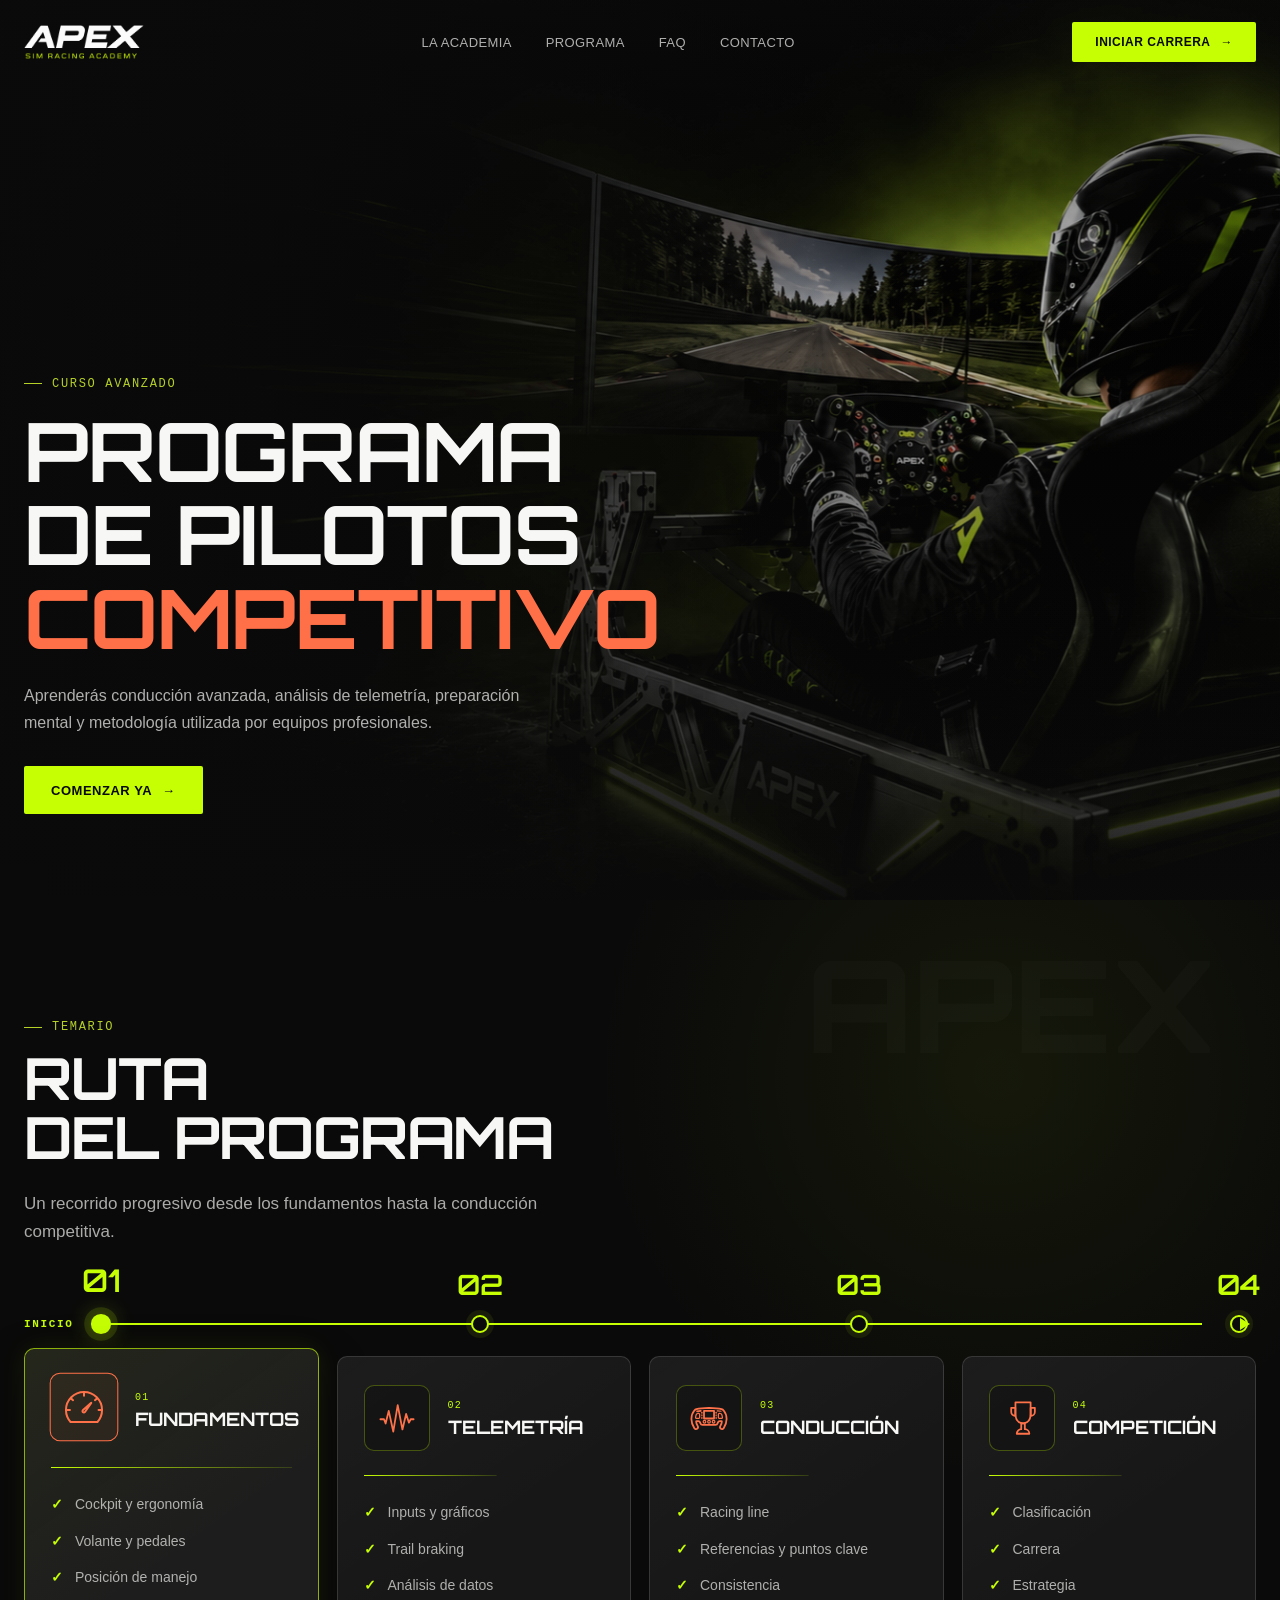
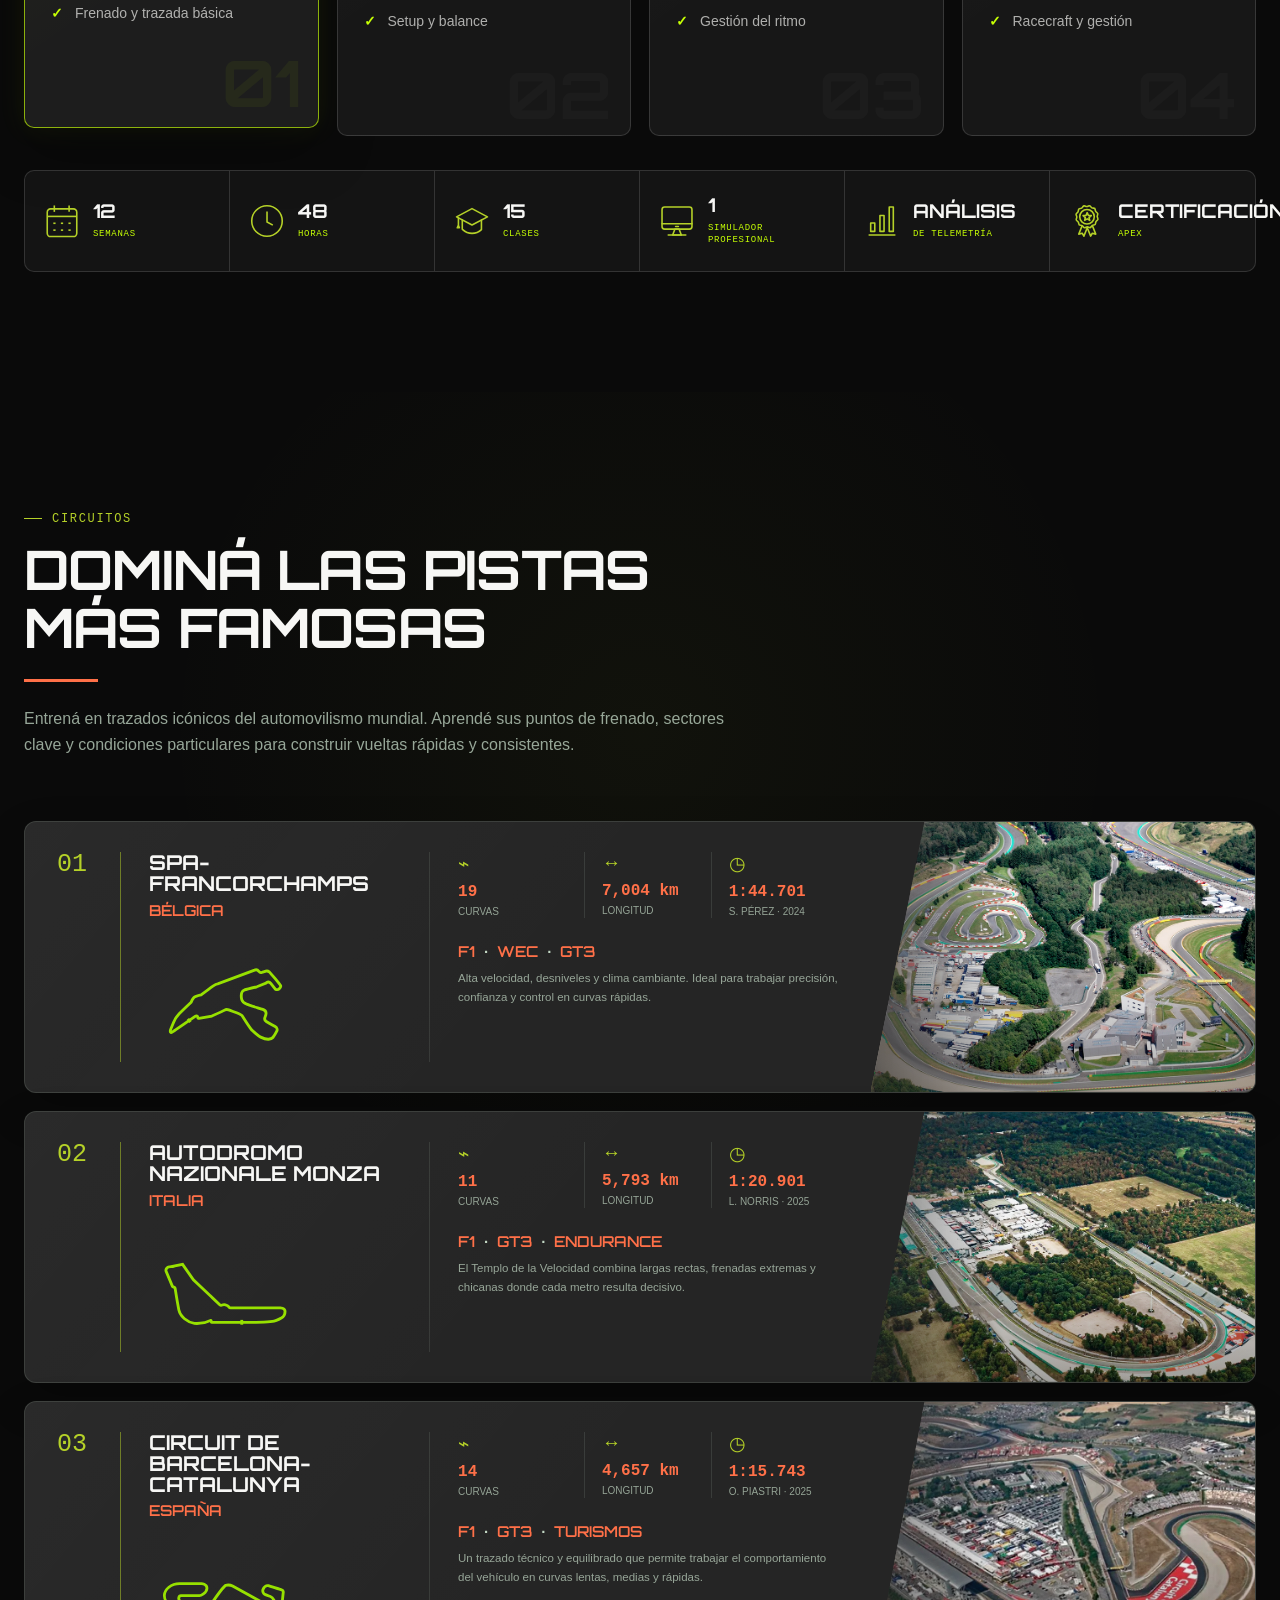
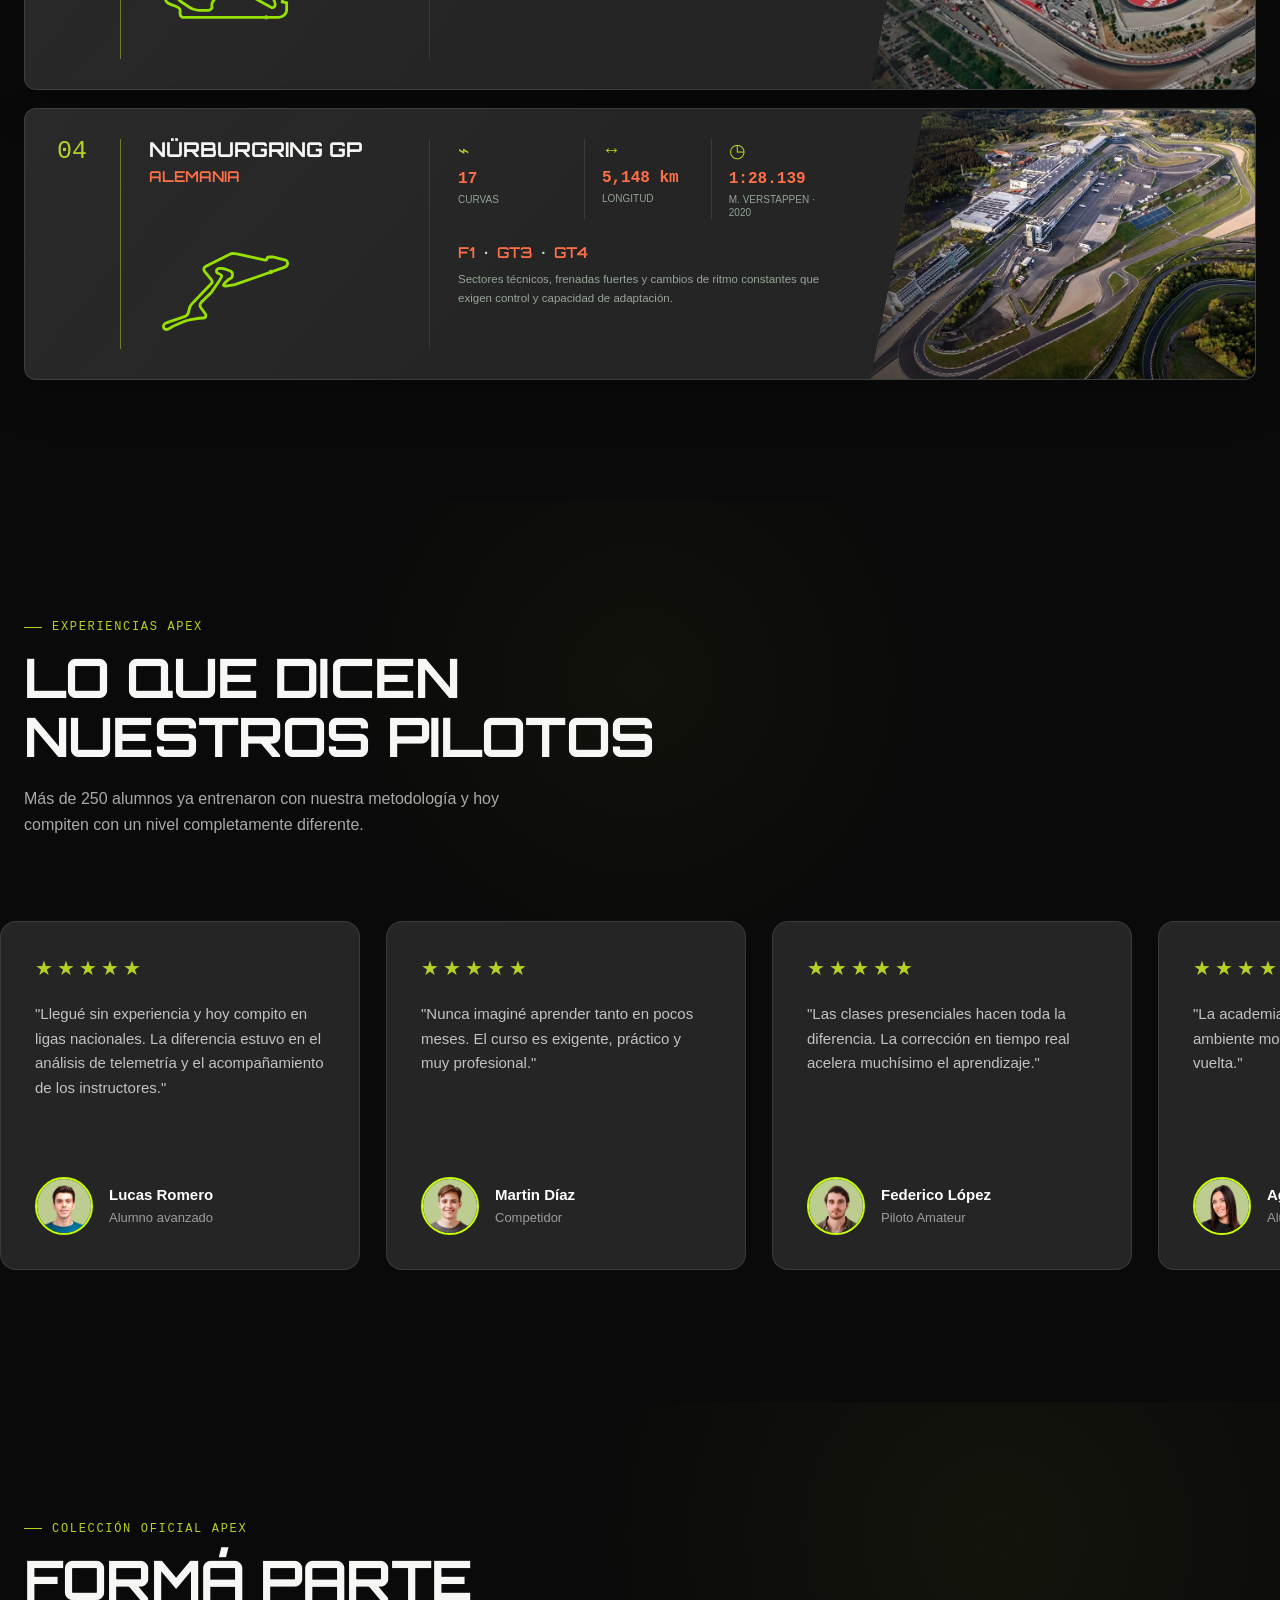
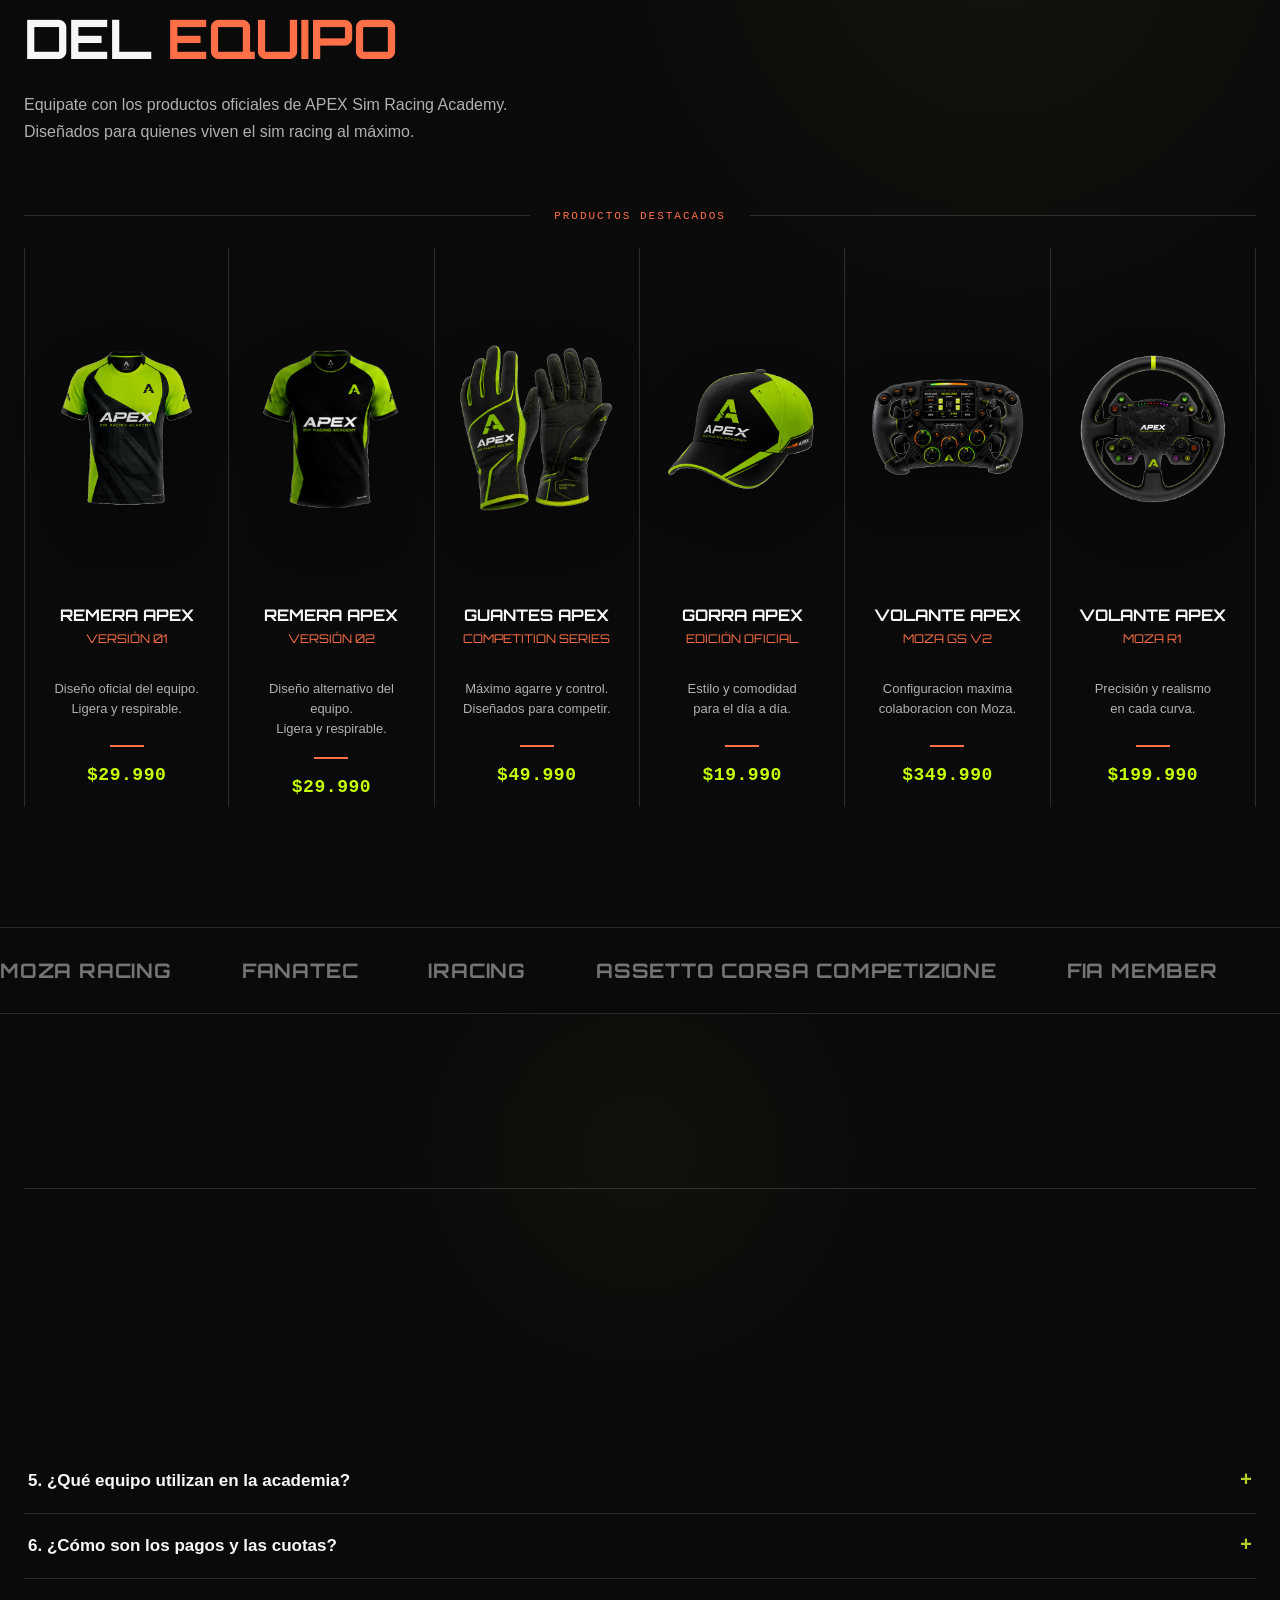
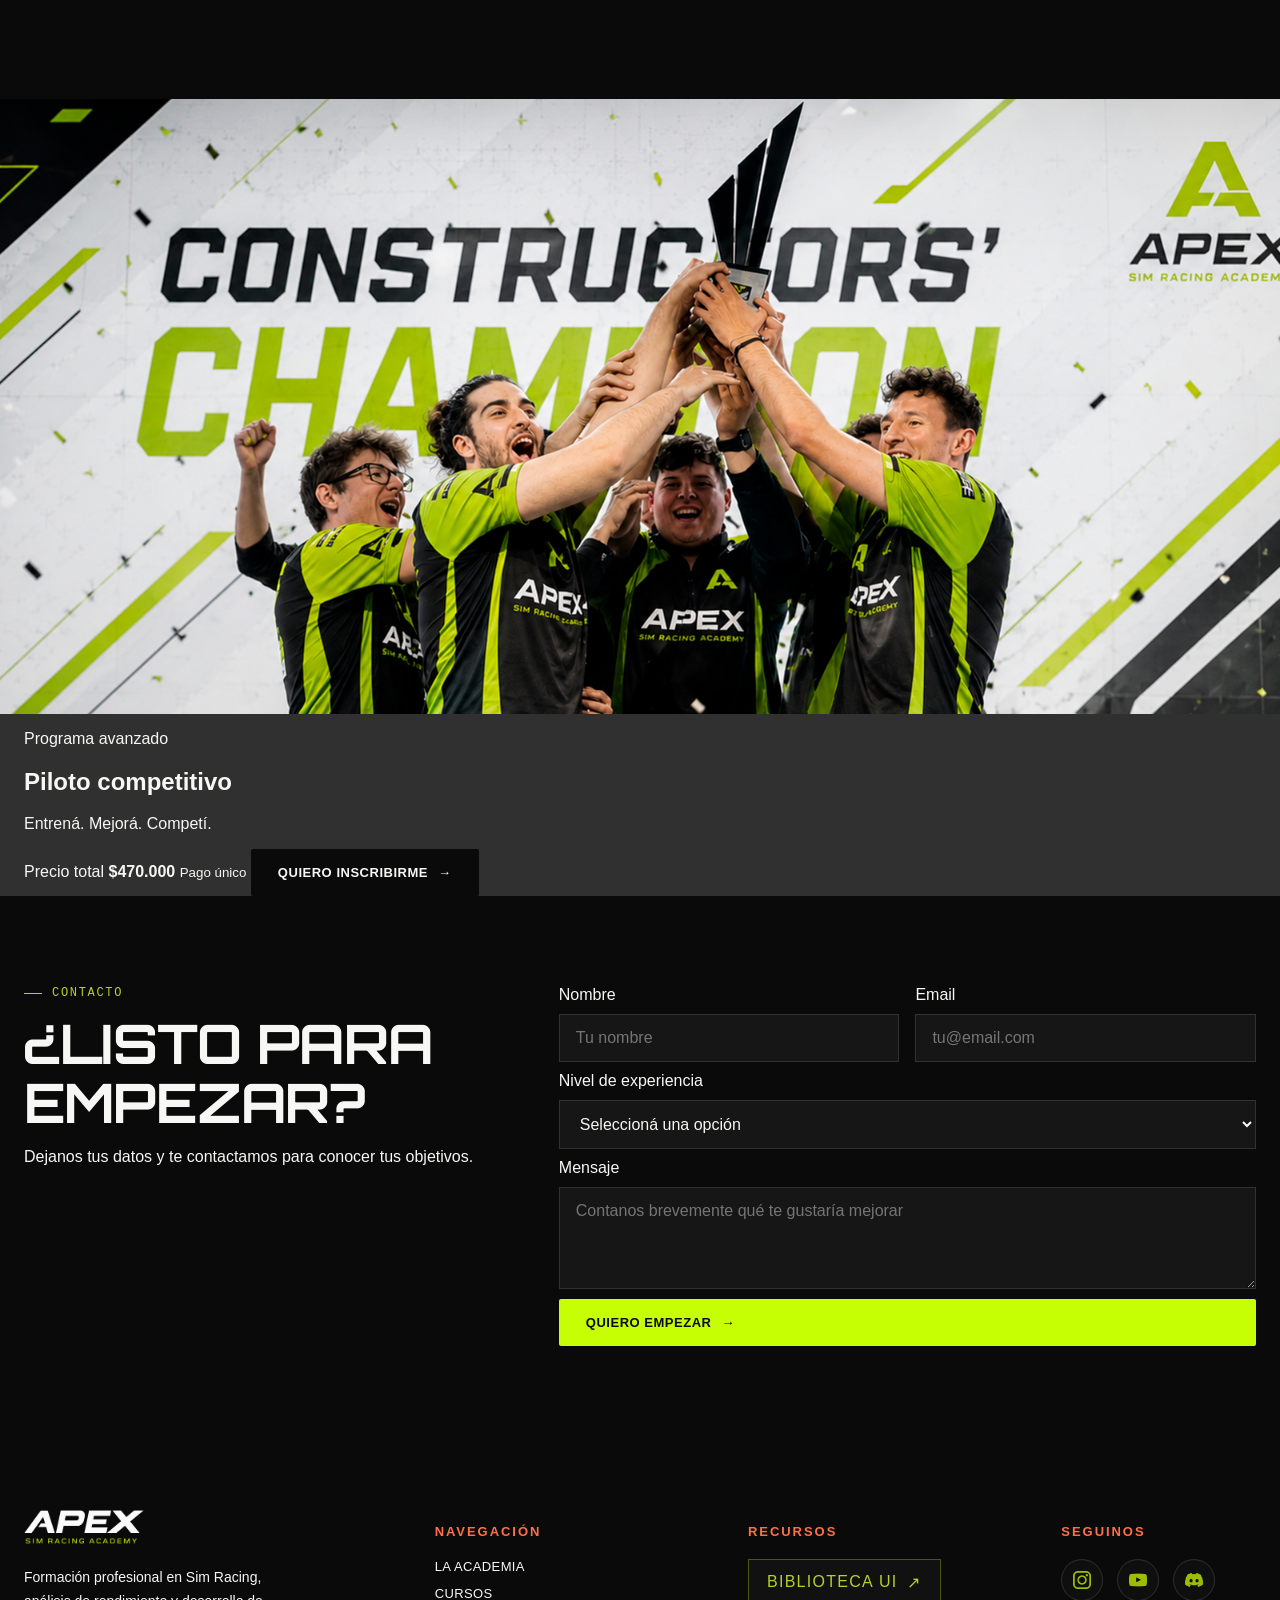
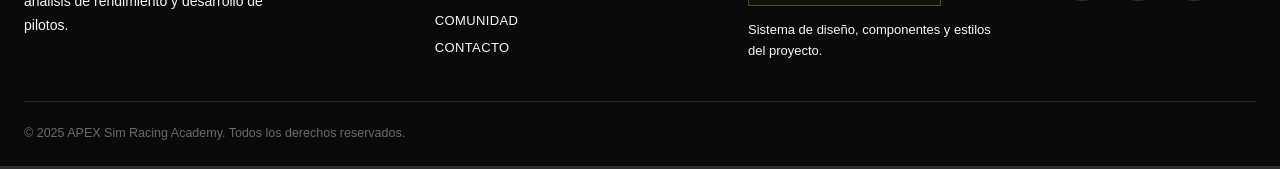
==== commit 46bebcc8: "ultimo ajuste antes de la entrega" ====
--- a/detalle.html
+++ b/detalle.html
@@ -890,8 +890,8 @@
                 <div class="testimonial-user">
                     <img src="images/testimonio_02.jpg" alt="Alumno">
                     <div>
-                        <strong>Martina Díaz</strong>
-                        <span>Competidora</span>
+                        <strong>Martin Díaz</strong>
+                        <span>Competidor</span>
                     </div>
                 </div>
             </article>
@@ -1229,7 +1229,7 @@
     <!-- ===== IMAGEN PANORÁMICA ===== -->
   <section class="process-banner" aria-label="Vista panorámica de la academia APEX">
     <img
-      src="images/imagen_proceso.jpg"
+      src="images/imagen_ctadetalle.jpg"
       alt="Sala de simuladores profesionales APEX"
     />
   </section>
@@ -1237,14 +1237,35 @@
 
 
 
-  <!-- ===== CTA FINAL ===== -->
-  <section class="cta-final">
-    <div class="container cta-final__inner reveal">
-      <h2 class="cta-final__title">El próximo piloto<br />podrías ser vos.</h2>
-      <p class="cta-final__text">Entrená con metodología profesional, tecnología de élite y una comunidad que te impulsa a crecer.</p>
-      <a href="#programas" class="btn btn--dark">Iniciar carrera <span class="arrow">→</span></a>
-    </div>
-  </section>
+  <!-- ===== CTA FINAL · PROGRAMA COMPETITIVO ===== -->
+<section class="cta-programa">
+  <div class="container cta-programa__inner">
+
+    <div class="cta-programa__info">
+      <p class="cta-programa__eyebrow">Programa avanzado</p>
+
+      <h2 class="cta-programa__title">
+        Piloto <span>competitivo</span>
+      </h2>
+
+      <p class="cta-programa__tagline">
+        Entrená. Mejorá. Competí.
+      </p>
+    </div>
+
+    <div class="cta-programa__price">
+      <span>Precio total</span>
+      <strong>$470.000</strong>
+      <small>Pago único</small>
+
+      <a href="#contacto" class="btn btn--dark">
+        Quiero inscribirme
+        <span class="arrow">→</span>
+      </a>
+    </div>
+
+  </div>
+</section>
 
 
 
